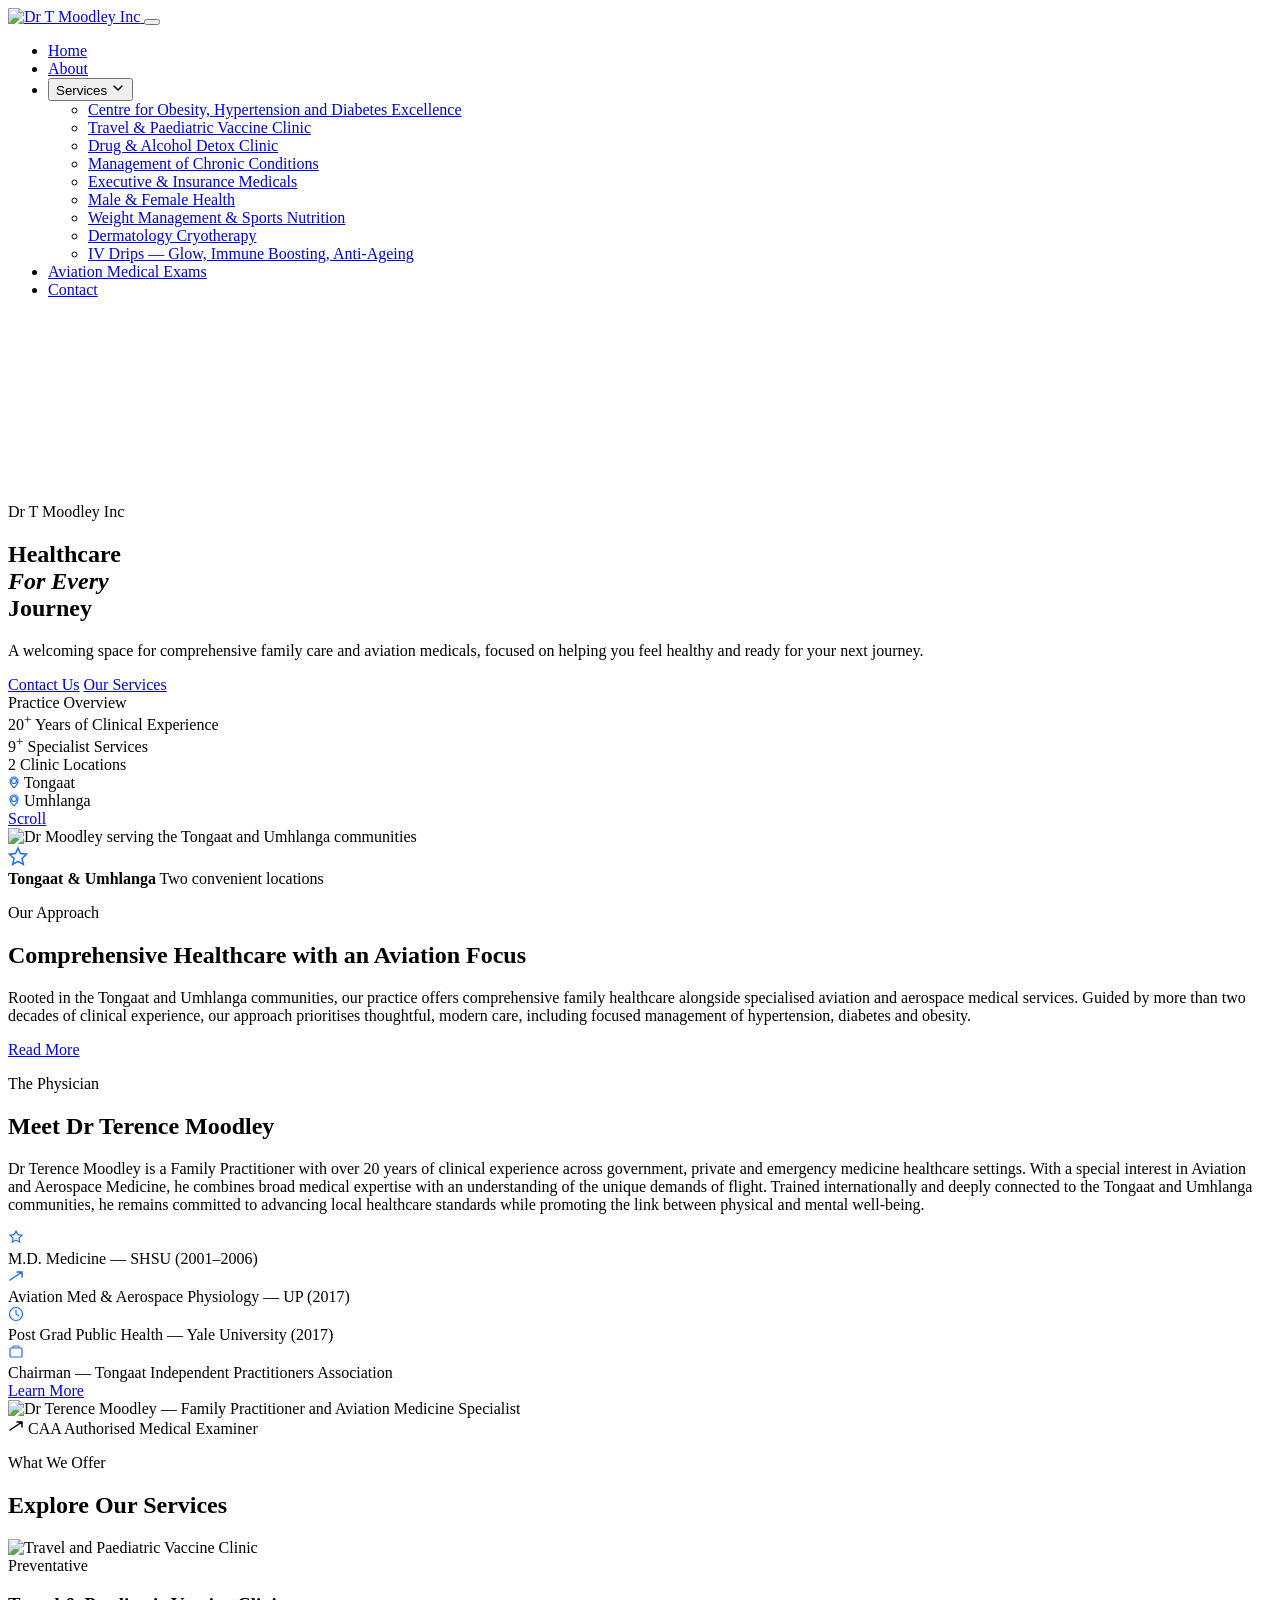
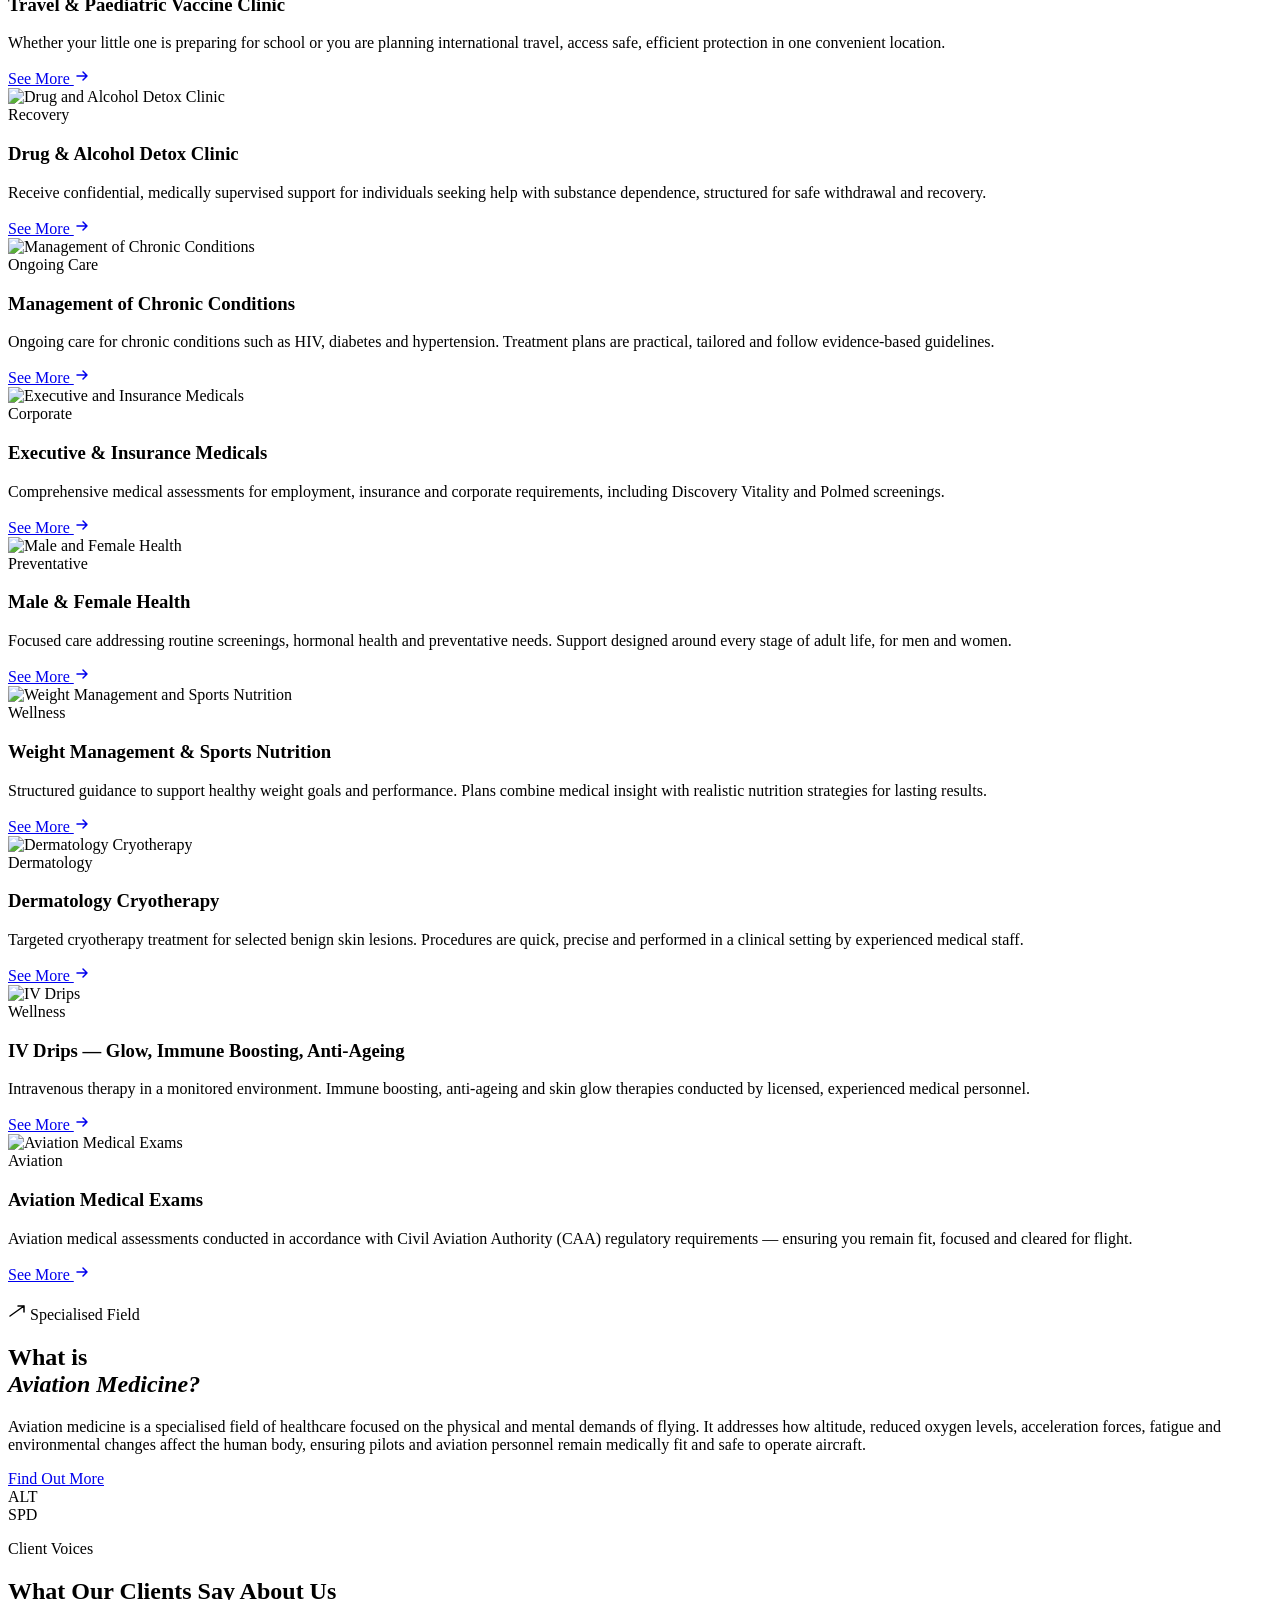
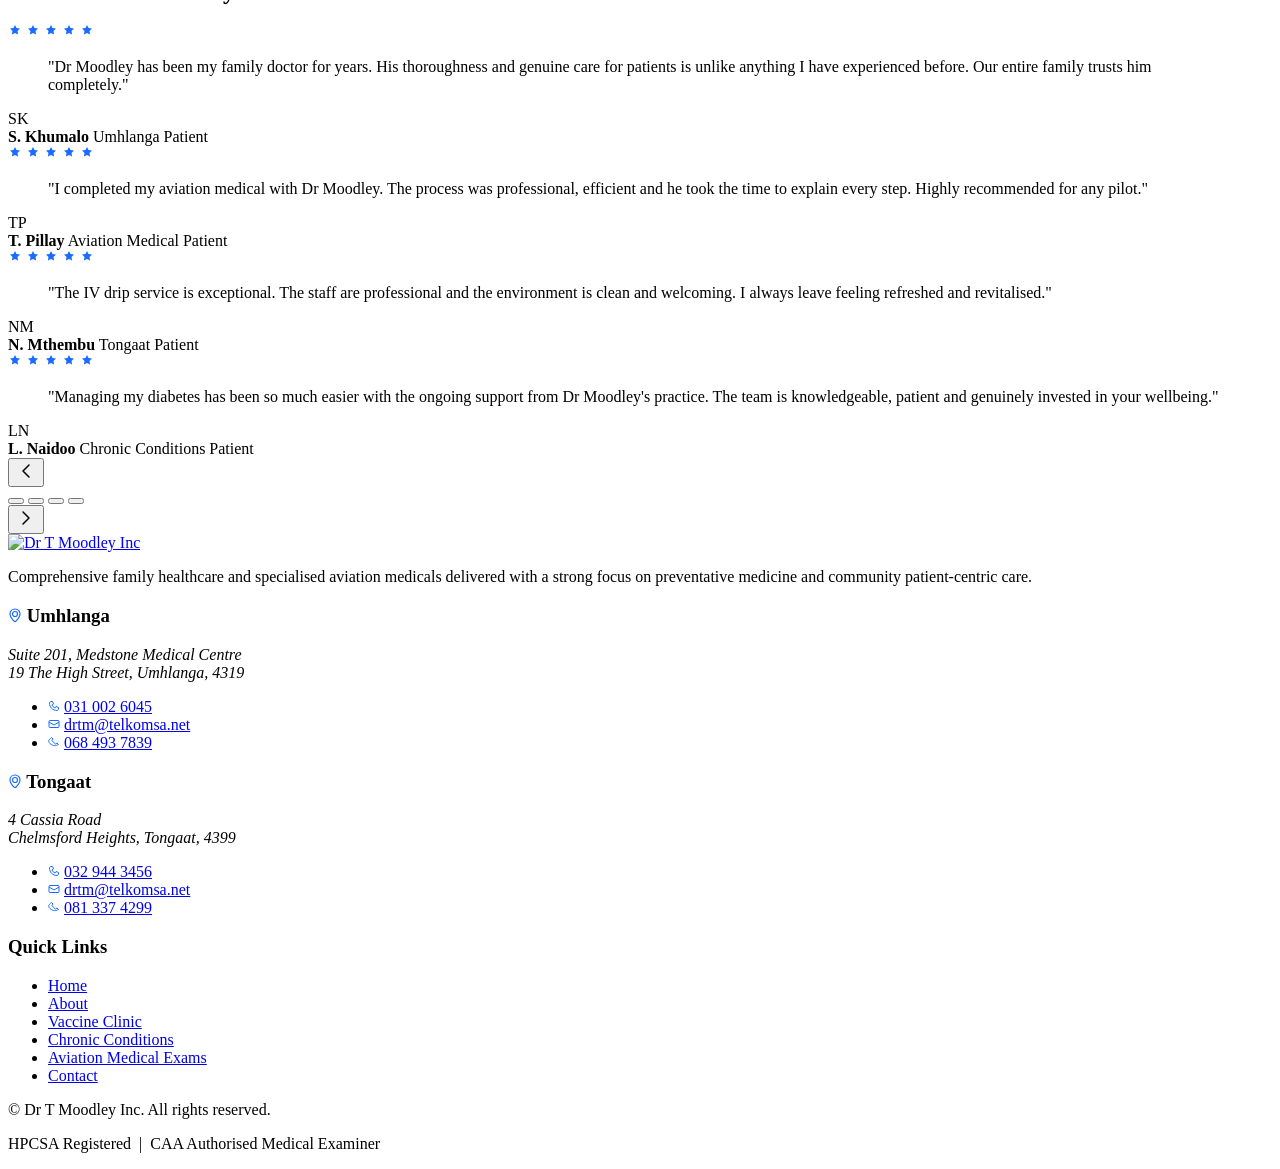
==== index.html @ 2ba39a1d "publihsing to git" ====
<!DOCTYPE html>
<html lang="en">
<head>
  <meta charset="UTF-8">
  <meta name="viewport" content="width=device-width, initial-scale=1.0">
  <title>Dr T Moodley Inc — Healthcare For Every Journey</title>
  <meta name="description" content="Comprehensive family healthcare and specialised aviation medicals in Tongaat and Umhlanga, guided by over 20 years of clinical experience.">
  <link rel="preconnect" href="https://fonts.googleapis.com">
  <link rel="preconnect" href="https://fonts.gstatic.com" crossorigin>
  <link href="https://fonts.googleapis.com/css2?family=Hanken+Grotesk:ital,wght@0,100..900;1,100..900&display=swap" rel="stylesheet">
  <link rel="stylesheet" href="assets/style.css">
</head>
<body>

  <!-- ═══════════════════════ NAVIGATION ═══════════════════════════ -->
  <nav class="nav" id="nav">
    <div class="nav__inner">
      <a href="/" class="nav__logo" aria-label="Dr T Moodley Inc Home">
        <img src="assets/logo-light.png" alt="Dr T Moodley Inc" class="nav__logo-img">
      </a>

      <button class="nav__toggle" id="navToggle" aria-label="Open navigation" aria-expanded="false">
        <span class="nav__toggle-bar"></span>
        <span class="nav__toggle-bar"></span>
        <span class="nav__toggle-bar"></span>
      </button>

      <div class="nav__menu" id="navMenu">
        <ul class="nav__list">
          <li class="nav__item">
            <a href="/" class="nav__link nav__link--active">Home</a>
          </li>
          <li class="nav__item">
            <a href="/about" class="nav__link">About</a>
          </li>
          <li class="nav__item nav__item--has-dropdown">
            <button class="nav__link nav__link--dropdown-trigger" aria-haspopup="true" aria-expanded="false">
              Services
              <svg class="nav__chevron" width="14" height="14" viewBox="0 0 14 14" fill="none">
                <path d="M3 5l4 4 4-4" stroke="currentColor" stroke-width="1.5" stroke-linecap="round" stroke-linejoin="round"/>
              </svg>
            </button>
            <ul class="nav__dropdown" role="menu">
              <li><a href="/services/obesity-hypertension-diabetes" class="nav__dropdown-link" role="menuitem">Centre for Obesity, Hypertension and Diabetes Excellence</a></li>
              <li><a href="/services/travel-vaccine-clinic" class="nav__dropdown-link" role="menuitem">Travel &amp; Paediatric Vaccine Clinic</a></li>
              <li><a href="/services/drug-alcohol-detox" class="nav__dropdown-link" role="menuitem">Drug &amp; Alcohol Detox Clinic</a></li>
              <li><a href="/services/chronic-conditions" class="nav__dropdown-link" role="menuitem">Management of Chronic Conditions</a></li>
              <li><a href="/services/executive-insurance-medicals" class="nav__dropdown-link" role="menuitem">Executive &amp; Insurance Medicals</a></li>
              <li><a href="/services/male-female-health" class="nav__dropdown-link" role="menuitem">Male &amp; Female Health</a></li>
              <li><a href="/services/weight-management" class="nav__dropdown-link" role="menuitem">Weight Management &amp; Sports Nutrition</a></li>
              <li><a href="/services/dermatology-cryotherapy" class="nav__dropdown-link" role="menuitem">Dermatology Cryotherapy</a></li>
              <li><a href="/services/iv-drips" class="nav__dropdown-link" role="menuitem">IV Drips — Glow, Immune Boosting, Anti-Ageing</a></li>
            </ul>
          </li>
          <li class="nav__item">
            <a href="/aviation-medical-exams" class="nav__link">Aviation Medical Exams</a>
          </li>
          <li class="nav__item">
            <a href="/contact" class="nav__link">Contact</a>
          </li>
        </ul>
      </div>
    </div>
  </nav>

  <!-- ═══════════════════════ HERO ════════════════════════════════ -->
  <section class="hero" id="home">
    <canvas class="hero__canvas" id="heroCanvas" aria-hidden="true"></canvas>
    <div class="hero__bg">
      <img src="assets/hero.jpg" alt="" class="hero__bg-img" aria-hidden="true">
      <div class="hero__bg-overlay"></div>
    </div>

    <div class="hero__content">
      <div class="hero__text">
        <p class="hero__eyebrow">
          <span class="hero__eyebrow-line"></span>
          Dr T Moodley Inc
        </p>
        <h1 class="hero__title">
          Healthcare<br>
          <em>For Every</em><br>
          Journey
        </h1>
        <p class="hero__desc">
          A welcoming space for comprehensive family care and aviation medicals, focused on helping you feel healthy and ready for your next journey.
        </p>
        <div class="hero__actions">
          <a href="/contact" class="btn btn--primary">Contact Us</a>
          <a href="#services" class="btn btn--ghost">Our Services</a>
        </div>
      </div>

      <div class="hero__panel" aria-hidden="true">
        <div class="hero__panel-header">
          <div class="hero__panel-dot hero__panel-dot--green"></div>
          <div class="hero__panel-dot hero__panel-dot--amber"></div>
          <div class="hero__panel-dot hero__panel-dot--red"></div>
          <span>Practice Overview</span>
        </div>
        <div class="hero__stats">
          <div class="hero__stat">
            <span class="hero__stat-num">20<sup>+</sup></span>
            <span class="hero__stat-label">Years of Clinical Experience</span>
          </div>
          <div class="hero__stat-divider"></div>
          <div class="hero__stat">
            <span class="hero__stat-num">9<sup>+</sup></span>
            <span class="hero__stat-label">Specialist Services</span>
          </div>
          <div class="hero__stat-divider"></div>
          <div class="hero__stat">
            <span class="hero__stat-num">2</span>
            <span class="hero__stat-label">Clinic Locations</span>
          </div>
        </div>
        <div class="hero__locations">
          <div class="hero__location">
            <svg width="12" height="12" viewBox="0 0 12 12" fill="none"><circle cx="6" cy="5" r="2.5" stroke="#1a6bff" stroke-width="1.2"/><path d="M6 1C3.8 1 2 2.8 2 5c0 3 4 7 4 7s4-4 4-7c0-2.2-1.8-4-4-4z" stroke="#1a6bff" stroke-width="1.2" fill="none"/></svg>
            Tongaat
          </div>
          <div class="hero__location">
            <svg width="12" height="12" viewBox="0 0 12 12" fill="none"><circle cx="6" cy="5" r="2.5" stroke="#1a6bff" stroke-width="1.2"/><path d="M6 1C3.8 1 2 2.8 2 5c0 3 4 7 4 7s4-4 4-7c0-2.2-1.8-4-4-4z" stroke="#1a6bff" stroke-width="1.2" fill="none"/></svg>
            Umhlanga
          </div>
        </div>
      </div>
    </div>

    <a href="#comprehensive" class="hero__scroll" aria-label="Scroll down">
      <span class="hero__scroll-label">Scroll</span>
      <div class="hero__scroll-icon">
        <div class="hero__scroll-dot"></div>
      </div>
    </a>
  </section>

  <!-- ═══════════════════════ COMPREHENSIVE HEALTHCARE ════════════ -->
  <section class="comprehensive" id="comprehensive">
    <div class="comprehensive__image-col">
      <div class="comprehensive__img-wrap">
        <img src="assets/community-healthcare.jpg" alt="Dr Moodley serving the Tongaat and Umhlanga communities" class="comprehensive__img">
        <div class="comprehensive__img-accent"></div>
      </div>
      <div class="comprehensive__badge">
        <svg width="20" height="20" viewBox="0 0 20 20" fill="none">
          <path d="M10 2L12.4 7.6L18.5 8.2L14 12.4L15.4 18.4L10 15.3L4.6 18.4L6 12.4L1.5 8.2L7.6 7.6L10 2Z" stroke="#1a6bff" stroke-width="1.5" fill="none"/>
        </svg>
        <div>
          <strong>Tongaat &amp; Umhlanga</strong>
          <span>Two convenient locations</span>
        </div>
      </div>
    </div>

    <div class="comprehensive__text-col">
      <p class="section-eyebrow">Our Approach</p>
      <h2 class="section-title">Comprehensive Healthcare with an Aviation Focus</h2>
      <p class="section-body">
        Rooted in the Tongaat and Umhlanga communities, our practice offers comprehensive family healthcare alongside specialised aviation and aerospace medical services. Guided by more than two decades of clinical experience, our approach prioritises thoughtful, modern care, including focused management of hypertension, diabetes and obesity.
      </p>
      <a href="/about" class="btn btn--primary">Read More</a>
    </div>
  </section>

  <!-- ═══════════════════════ MEET DR MOODLEY ══════════════════════ -->
  <section class="meet-doctor">
    <div class="meet-doctor__grid">
      <div class="meet-doctor__text">
        <p class="section-eyebrow">The Physician</p>
        <h2 class="section-title">Meet Dr Terence Moodley</h2>
        <p class="section-body">
          Dr Terence Moodley is a Family Practitioner with over 20 years of clinical experience across government, private and emergency medicine healthcare settings. With a special interest in Aviation and Aerospace Medicine, he combines broad medical expertise with an understanding of the unique demands of flight. Trained internationally and deeply connected to the Tongaat and Umhlanga communities, he remains committed to advancing local healthcare standards while promoting the link between physical and mental well-being.
        </p>

        <div class="meet-doctor__creds">
          <div class="meet-doctor__cred">
            <div class="meet-doctor__cred-icon">
              <svg width="16" height="16" viewBox="0 0 16 16" fill="none"><path d="M8 1l1.8 3.6L14 5.2l-3 2.9.7 4.1L8 10.1l-3.7 2.1L5 8.1 2 5.2l4.2-.6L8 1z" stroke="#1a6bff" stroke-width="1.2" fill="none"/></svg>
            </div>
            <span>M.D. Medicine — SHSU (2001–2006)</span>
          </div>
          <div class="meet-doctor__cred">
            <div class="meet-doctor__cred-icon">
              <svg width="16" height="16" viewBox="0 0 16 16" fill="none"><path d="M2 12L14 4M14 4H9M14 4V9" stroke="#1a6bff" stroke-width="1.5" stroke-linecap="round" stroke-linejoin="round"/></svg>
            </div>
            <span>Aviation Med &amp; Aerospace Physiology — UP (2017)</span>
          </div>
          <div class="meet-doctor__cred">
            <div class="meet-doctor__cred-icon">
              <svg width="16" height="16" viewBox="0 0 16 16" fill="none"><circle cx="8" cy="8" r="6.5" stroke="#1a6bff" stroke-width="1.2"/><path d="M8 4v4l3 2" stroke="#1a6bff" stroke-width="1.2" stroke-linecap="round"/></svg>
            </div>
            <span>Post Grad Public Health — Yale University (2017)</span>
          </div>
          <div class="meet-doctor__cred">
            <div class="meet-doctor__cred-icon">
              <svg width="16" height="16" viewBox="0 0 16 16" fill="none"><rect x="2" y="4" width="12" height="9" rx="1" stroke="#1a6bff" stroke-width="1.2"/><path d="M5 4V3a1 1 0 011-1h4a1 1 0 011 1v1" stroke="#1a6bff" stroke-width="1.2"/></svg>
            </div>
            <span>Chairman — Tongaat Independent Practitioners Association</span>
          </div>
        </div>

        <a href="/about" class="btn btn--primary">Learn More</a>
      </div>

      <div class="meet-doctor__image">
        <div class="meet-doctor__img-frame">
          <img src="assets/dr-moodley.jpg" alt="Dr Terence Moodley — Family Practitioner and Aviation Medicine Specialist" class="meet-doctor__img">
          <div class="meet-doctor__img-glow"></div>
        </div>
        <div class="meet-doctor__tag">
          <svg width="16" height="16" viewBox="0 0 16 16" fill="none"><path d="M2 12L14 4M14 4H9M14 4V9" stroke="currentColor" stroke-width="1.5" stroke-linecap="round"/></svg>
          CAA Authorised Medical Examiner
        </div>
      </div>
    </div>
  </section>

  <!-- ═══════════════════════ SERVICES ════════════════════════════ -->
  <section class="services" id="services">
    <div class="services__header">
      <p class="section-eyebrow section-eyebrow--center">What We Offer</p>
      <h2 class="section-title section-title--center">Explore Our Services</h2>
    </div>

    <div class="services__grid">

      <article class="service-card">
        <div class="service-card__media">
          <img src="assets/vaccine-clinic.jpg" alt="Travel and Paediatric Vaccine Clinic" loading="lazy">
          <div class="service-card__media-overlay"></div>
          <span class="service-card__tag">Preventative</span>
        </div>
        <div class="service-card__body">
          <h3 class="service-card__title">Travel &amp; Paediatric Vaccine Clinic</h3>
          <p class="service-card__text">Whether your little one is preparing for school or you are planning international travel, access safe, efficient protection in one convenient location.</p>
          <a href="/services/travel-vaccine-clinic" class="service-card__link">
            See More
            <svg width="16" height="16" viewBox="0 0 16 16" fill="none"><path d="M3 8h10M9 4l4 4-4 4" stroke="currentColor" stroke-width="1.5" stroke-linecap="round" stroke-linejoin="round"/></svg>
          </a>
        </div>
      </article>

      <article class="service-card">
        <div class="service-card__media">
          <img src="assets/detox-clinic.jpg" alt="Drug and Alcohol Detox Clinic" loading="lazy">
          <div class="service-card__media-overlay"></div>
          <span class="service-card__tag">Recovery</span>
        </div>
        <div class="service-card__body">
          <h3 class="service-card__title">Drug &amp; Alcohol Detox Clinic</h3>
          <p class="service-card__text">Receive confidential, medically supervised support for individuals seeking help with substance dependence, structured for safe withdrawal and recovery.</p>
          <a href="/services/drug-alcohol-detox" class="service-card__link">
            See More
            <svg width="16" height="16" viewBox="0 0 16 16" fill="none"><path d="M3 8h10M9 4l4 4-4 4" stroke="currentColor" stroke-width="1.5" stroke-linecap="round" stroke-linejoin="round"/></svg>
          </a>
        </div>
      </article>

      <article class="service-card">
        <div class="service-card__media">
          <img src="assets/chronic-conditions.jpg" alt="Management of Chronic Conditions" loading="lazy">
          <div class="service-card__media-overlay"></div>
          <span class="service-card__tag">Ongoing Care</span>
        </div>
        <div class="service-card__body">
          <h3 class="service-card__title">Management of Chronic Conditions</h3>
          <p class="service-card__text">Ongoing care for chronic conditions such as HIV, diabetes and hypertension. Treatment plans are practical, tailored and follow evidence-based guidelines.</p>
          <a href="/services/chronic-conditions" class="service-card__link">
            See More
            <svg width="16" height="16" viewBox="0 0 16 16" fill="none"><path d="M3 8h10M9 4l4 4-4 4" stroke="currentColor" stroke-width="1.5" stroke-linecap="round" stroke-linejoin="round"/></svg>
          </a>
        </div>
      </article>

      <article class="service-card">
        <div class="service-card__media">
          <img src="assets/executive-medical.jpg" alt="Executive and Insurance Medicals" loading="lazy">
          <div class="service-card__media-overlay"></div>
          <span class="service-card__tag">Corporate</span>
        </div>
        <div class="service-card__body">
          <h3 class="service-card__title">Executive &amp; Insurance Medicals</h3>
          <p class="service-card__text">Comprehensive medical assessments for employment, insurance and corporate requirements, including Discovery Vitality and Polmed screenings.</p>
          <a href="/services/executive-insurance-medicals" class="service-card__link">
            See More
            <svg width="16" height="16" viewBox="0 0 16 16" fill="none"><path d="M3 8h10M9 4l4 4-4 4" stroke="currentColor" stroke-width="1.5" stroke-linecap="round" stroke-linejoin="round"/></svg>
          </a>
        </div>
      </article>

      <article class="service-card">
        <div class="service-card__media">
          <img src="assets/health-screening.jpg" alt="Male and Female Health" loading="lazy">
          <div class="service-card__media-overlay"></div>
          <span class="service-card__tag">Preventative</span>
        </div>
        <div class="service-card__body">
          <h3 class="service-card__title">Male &amp; Female Health</h3>
          <p class="service-card__text">Focused care addressing routine screenings, hormonal health and preventative needs. Support designed around every stage of adult life, for men and women.</p>
          <a href="/services/male-female-health" class="service-card__link">
            See More
            <svg width="16" height="16" viewBox="0 0 16 16" fill="none"><path d="M3 8h10M9 4l4 4-4 4" stroke="currentColor" stroke-width="1.5" stroke-linecap="round" stroke-linejoin="round"/></svg>
          </a>
        </div>
      </article>

      <article class="service-card">
        <div class="service-card__media">
          <img src="assets/weight-management.jpg" alt="Weight Management and Sports Nutrition" loading="lazy">
          <div class="service-card__media-overlay"></div>
          <span class="service-card__tag">Wellness</span>
        </div>
        <div class="service-card__body">
          <h3 class="service-card__title">Weight Management &amp; Sports Nutrition</h3>
          <p class="service-card__text">Structured guidance to support healthy weight goals and performance. Plans combine medical insight with realistic nutrition strategies for lasting results.</p>
          <a href="/services/weight-management" class="service-card__link">
            See More
            <svg width="16" height="16" viewBox="0 0 16 16" fill="none"><path d="M3 8h10M9 4l4 4-4 4" stroke="currentColor" stroke-width="1.5" stroke-linecap="round" stroke-linejoin="round"/></svg>
          </a>
        </div>
      </article>

      <article class="service-card">
        <div class="service-card__media">
          <img src="assets/dermatology.jpg" alt="Dermatology Cryotherapy" loading="lazy">
          <div class="service-card__media-overlay"></div>
          <span class="service-card__tag">Dermatology</span>
        </div>
        <div class="service-card__body">
          <h3 class="service-card__title">Dermatology Cryotherapy</h3>
          <p class="service-card__text">Targeted cryotherapy treatment for selected benign skin lesions. Procedures are quick, precise and performed in a clinical setting by experienced medical staff.</p>
          <a href="/services/dermatology-cryotherapy" class="service-card__link">
            See More
            <svg width="16" height="16" viewBox="0 0 16 16" fill="none"><path d="M3 8h10M9 4l4 4-4 4" stroke="currentColor" stroke-width="1.5" stroke-linecap="round" stroke-linejoin="round"/></svg>
          </a>
        </div>
      </article>

      <article class="service-card">
        <div class="service-card__media">
          <img src="assets/iv-drip.jpg" alt="IV Drips" loading="lazy">
          <div class="service-card__media-overlay"></div>
          <span class="service-card__tag">Wellness</span>
        </div>
        <div class="service-card__body">
          <h3 class="service-card__title">IV Drips — Glow, Immune Boosting, Anti-Ageing</h3>
          <p class="service-card__text">Intravenous therapy in a monitored environment. Immune boosting, anti-ageing and skin glow therapies conducted by licensed, experienced medical personnel.</p>
          <a href="/services/iv-drips" class="service-card__link">
            See More
            <svg width="16" height="16" viewBox="0 0 16 16" fill="none"><path d="M3 8h10M9 4l4 4-4 4" stroke="currentColor" stroke-width="1.5" stroke-linecap="round" stroke-linejoin="round"/></svg>
          </a>
        </div>
      </article>

      <article class="service-card service-card--featured">
        <div class="service-card__media">
          <img src="assets/aviation-exam.jpg" alt="Aviation Medical Exams" loading="lazy">
          <div class="service-card__media-overlay"></div>
          <span class="service-card__tag">Aviation</span>
        </div>
        <div class="service-card__body">
          <h3 class="service-card__title">Aviation Medical Exams</h3>
          <p class="service-card__text">Aviation medical assessments conducted in accordance with Civil Aviation Authority (CAA) regulatory requirements — ensuring you remain fit, focused and cleared for flight.</p>
          <a href="/aviation-medical-exams" class="service-card__link">
            See More
            <svg width="16" height="16" viewBox="0 0 16 16" fill="none"><path d="M3 8h10M9 4l4 4-4 4" stroke="currentColor" stroke-width="1.5" stroke-linecap="round" stroke-linejoin="round"/></svg>
          </a>
        </div>
      </article>

    </div>
  </section>

  <!-- ═══════════════════════ AVIATION MEDICINE ════════════════════ -->
  <section class="aviation">
    <div class="aviation__bg">
      <img src="assets/aviation-medicine.jpg" alt="" class="aviation__bg-img" aria-hidden="true">
      <div class="aviation__bg-overlay"></div>
    </div>
    <div class="aviation__grid-lines" aria-hidden="true"></div>

    <div class="aviation__content">
      <div class="aviation__badge">
        <svg width="18" height="18" viewBox="0 0 18 18" fill="none"><path d="M2 14L16 4M16 4H10M16 4V10" stroke="currentColor" stroke-width="1.5" stroke-linecap="round" stroke-linejoin="round"/></svg>
        Specialised Field
      </div>
      <h2 class="aviation__title">What is<br><em>Aviation Medicine?</em></h2>
      <p class="aviation__body">
        Aviation medicine is a specialised field of healthcare focused on the physical and mental demands of flying. It addresses how altitude, reduced oxygen levels, acceleration forces, fatigue and environmental changes affect the human body, ensuring pilots and aviation personnel remain medically fit and safe to operate aircraft.
      </p>
      <a href="/aviation-medical-exams" class="btn btn--primary">Find Out More</a>
    </div>

    <div class="aviation__instruments" aria-hidden="true">
      <div class="aviation__dial">
        <div class="aviation__dial-ring"></div>
        <div class="aviation__dial-needle"></div>
        <span>ALT</span>
      </div>
      <div class="aviation__dial aviation__dial--sm">
        <div class="aviation__dial-ring"></div>
        <div class="aviation__dial-needle aviation__dial-needle--alt"></div>
        <span>SPD</span>
      </div>
    </div>
  </section>

  <!-- ═══════════════════════ TESTIMONIALS ═════════════════════════ -->
  <section class="testimonials">
    <div class="testimonials__inner">
      <div class="testimonials__header">
        <p class="section-eyebrow section-eyebrow--center">Client Voices</p>
        <h2 class="section-title section-title--center">What Our Clients Say About Us</h2>
      </div>

      <div class="testimonials__track-wrap" aria-live="polite">
        <div class="testimonials__track" id="testimonialsTrack">
          <div class="testimonial-card">
            <div class="testimonial-card__stars">
              <svg width="14" height="14" viewBox="0 0 14 14" fill="#1a6bff"><path d="M7 1l1.5 3 3.5.5-2.5 2.5.6 3.5L7 9l-3.1 1.5.6-3.5L2 4.5l3.5-.5L7 1z"/></svg>
              <svg width="14" height="14" viewBox="0 0 14 14" fill="#1a6bff"><path d="M7 1l1.5 3 3.5.5-2.5 2.5.6 3.5L7 9l-3.1 1.5.6-3.5L2 4.5l3.5-.5L7 1z"/></svg>
              <svg width="14" height="14" viewBox="0 0 14 14" fill="#1a6bff"><path d="M7 1l1.5 3 3.5.5-2.5 2.5.6 3.5L7 9l-3.1 1.5.6-3.5L2 4.5l3.5-.5L7 1z"/></svg>
              <svg width="14" height="14" viewBox="0 0 14 14" fill="#1a6bff"><path d="M7 1l1.5 3 3.5.5-2.5 2.5.6 3.5L7 9l-3.1 1.5.6-3.5L2 4.5l3.5-.5L7 1z"/></svg>
              <svg width="14" height="14" viewBox="0 0 14 14" fill="#1a6bff"><path d="M7 1l1.5 3 3.5.5-2.5 2.5.6 3.5L7 9l-3.1 1.5.6-3.5L2 4.5l3.5-.5L7 1z"/></svg>
            </div>
            <blockquote class="testimonial-card__quote">
              "Dr Moodley has been my family doctor for years. His thoroughness and genuine care for patients is unlike anything I have experienced before. Our entire family trusts him completely."
            </blockquote>
            <div class="testimonial-card__author">
              <div class="testimonial-card__avatar" aria-hidden="true">SK</div>
              <div class="testimonial-card__info">
                <strong>S. Khumalo</strong>
                <span>Umhlanga Patient</span>
              </div>
            </div>
          </div>

          <div class="testimonial-card">
            <div class="testimonial-card__stars">
              <svg width="14" height="14" viewBox="0 0 14 14" fill="#1a6bff"><path d="M7 1l1.5 3 3.5.5-2.5 2.5.6 3.5L7 9l-3.1 1.5.6-3.5L2 4.5l3.5-.5L7 1z"/></svg>
              <svg width="14" height="14" viewBox="0 0 14 14" fill="#1a6bff"><path d="M7 1l1.5 3 3.5.5-2.5 2.5.6 3.5L7 9l-3.1 1.5.6-3.5L2 4.5l3.5-.5L7 1z"/></svg>
              <svg width="14" height="14" viewBox="0 0 14 14" fill="#1a6bff"><path d="M7 1l1.5 3 3.5.5-2.5 2.5.6 3.5L7 9l-3.1 1.5.6-3.5L2 4.5l3.5-.5L7 1z"/></svg>
              <svg width="14" height="14" viewBox="0 0 14 14" fill="#1a6bff"><path d="M7 1l1.5 3 3.5.5-2.5 2.5.6 3.5L7 9l-3.1 1.5.6-3.5L2 4.5l3.5-.5L7 1z"/></svg>
              <svg width="14" height="14" viewBox="0 0 14 14" fill="#1a6bff"><path d="M7 1l1.5 3 3.5.5-2.5 2.5.6 3.5L7 9l-3.1 1.5.6-3.5L2 4.5l3.5-.5L7 1z"/></svg>
            </div>
            <blockquote class="testimonial-card__quote">
              "I completed my aviation medical with Dr Moodley. The process was professional, efficient and he took the time to explain every step. Highly recommended for any pilot."
            </blockquote>
            <div class="testimonial-card__author">
              <div class="testimonial-card__avatar" aria-hidden="true">TP</div>
              <div class="testimonial-card__info">
                <strong>T. Pillay</strong>
                <span>Aviation Medical Patient</span>
              </div>
            </div>
          </div>

          <div class="testimonial-card">
            <div class="testimonial-card__stars">
              <svg width="14" height="14" viewBox="0 0 14 14" fill="#1a6bff"><path d="M7 1l1.5 3 3.5.5-2.5 2.5.6 3.5L7 9l-3.1 1.5.6-3.5L2 4.5l3.5-.5L7 1z"/></svg>
              <svg width="14" height="14" viewBox="0 0 14 14" fill="#1a6bff"><path d="M7 1l1.5 3 3.5.5-2.5 2.5.6 3.5L7 9l-3.1 1.5.6-3.5L2 4.5l3.5-.5L7 1z"/></svg>
              <svg width="14" height="14" viewBox="0 0 14 14" fill="#1a6bff"><path d="M7 1l1.5 3 3.5.5-2.5 2.5.6 3.5L7 9l-3.1 1.5.6-3.5L2 4.5l3.5-.5L7 1z"/></svg>
              <svg width="14" height="14" viewBox="0 0 14 14" fill="#1a6bff"><path d="M7 1l1.5 3 3.5.5-2.5 2.5.6 3.5L7 9l-3.1 1.5.6-3.5L2 4.5l3.5-.5L7 1z"/></svg>
              <svg width="14" height="14" viewBox="0 0 14 14" fill="#1a6bff"><path d="M7 1l1.5 3 3.5.5-2.5 2.5.6 3.5L7 9l-3.1 1.5.6-3.5L2 4.5l3.5-.5L7 1z"/></svg>
            </div>
            <blockquote class="testimonial-card__quote">
              "The IV drip service is exceptional. The staff are professional and the environment is clean and welcoming. I always leave feeling refreshed and revitalised."
            </blockquote>
            <div class="testimonial-card__author">
              <div class="testimonial-card__avatar" aria-hidden="true">NM</div>
              <div class="testimonial-card__info">
                <strong>N. Mthembu</strong>
                <span>Tongaat Patient</span>
              </div>
            </div>
          </div>

          <div class="testimonial-card">
            <div class="testimonial-card__stars">
              <svg width="14" height="14" viewBox="0 0 14 14" fill="#1a6bff"><path d="M7 1l1.5 3 3.5.5-2.5 2.5.6 3.5L7 9l-3.1 1.5.6-3.5L2 4.5l3.5-.5L7 1z"/></svg>
              <svg width="14" height="14" viewBox="0 0 14 14" fill="#1a6bff"><path d="M7 1l1.5 3 3.5.5-2.5 2.5.6 3.5L7 9l-3.1 1.5.6-3.5L2 4.5l3.5-.5L7 1z"/></svg>
              <svg width="14" height="14" viewBox="0 0 14 14" fill="#1a6bff"><path d="M7 1l1.5 3 3.5.5-2.5 2.5.6 3.5L7 9l-3.1 1.5.6-3.5L2 4.5l3.5-.5L7 1z"/></svg>
              <svg width="14" height="14" viewBox="0 0 14 14" fill="#1a6bff"><path d="M7 1l1.5 3 3.5.5-2.5 2.5.6 3.5L7 9l-3.1 1.5.6-3.5L2 4.5l3.5-.5L7 1z"/></svg>
              <svg width="14" height="14" viewBox="0 0 14 14" fill="#1a6bff"><path d="M7 1l1.5 3 3.5.5-2.5 2.5.6 3.5L7 9l-3.1 1.5.6-3.5L2 4.5l3.5-.5L7 1z"/></svg>
            </div>
            <blockquote class="testimonial-card__quote">
              "Managing my diabetes has been so much easier with the ongoing support from Dr Moodley's practice. The team is knowledgeable, patient and genuinely invested in your wellbeing."
            </blockquote>
            <div class="testimonial-card__author">
              <div class="testimonial-card__avatar" aria-hidden="true">LN</div>
              <div class="testimonial-card__info">
                <strong>L. Naidoo</strong>
                <span>Chronic Conditions Patient</span>
              </div>
            </div>
          </div>
        </div>
      </div>

      <div class="testimonials__controls">
        <button class="testimonials__btn testimonials__btn--prev" id="testimonialPrev" aria-label="Previous testimonial">
          <svg width="20" height="20" viewBox="0 0 20 20" fill="none"><path d="M13 4l-6 6 6 6" stroke="currentColor" stroke-width="1.5" stroke-linecap="round" stroke-linejoin="round"/></svg>
        </button>
        <div class="testimonials__dots" id="testimonialDots" role="tablist" aria-label="Testimonial navigation">
          <button class="testimonials__dot testimonials__dot--active" role="tab" aria-selected="true" aria-label="Testimonial 1"></button>
          <button class="testimonials__dot" role="tab" aria-selected="false" aria-label="Testimonial 2"></button>
          <button class="testimonials__dot" role="tab" aria-selected="false" aria-label="Testimonial 3"></button>
          <button class="testimonials__dot" role="tab" aria-selected="false" aria-label="Testimonial 4"></button>
        </div>
        <button class="testimonials__btn testimonials__btn--next" id="testimonialNext" aria-label="Next testimonial">
          <svg width="20" height="20" viewBox="0 0 20 20" fill="none"><path d="M7 4l6 6-6 6" stroke="currentColor" stroke-width="1.5" stroke-linecap="round" stroke-linejoin="round"/></svg>
        </button>
      </div>
    </div>
  </section>

  <!-- ═══════════════════════ FOOTER ═══════════════════════════════ -->
  <footer class="footer">
    <div class="footer__top">
      <div class="footer__brand">
        <a href="/" class="footer__logo">
          <img src="assets/logo-light.png" alt="Dr T Moodley Inc" class="footer__logo-img">
        </a>
        <p class="footer__tagline">
          Comprehensive family healthcare and specialised aviation medicals delivered with a strong focus on preventative medicine and community patient-centric care.
        </p>
      </div>

      <div class="footer__locations">
        <div class="footer__location">
          <h3 class="footer__location-title">
            <svg width="14" height="14" viewBox="0 0 14 14" fill="none"><circle cx="7" cy="6" r="2.5" stroke="#1a6bff" stroke-width="1.2"/><path d="M7 1C4.2 1 2 3.2 2 6c0 3.5 5 8 5 8s5-4.5 5-8c0-2.8-2.2-5-5-5z" stroke="#1a6bff" stroke-width="1.2" fill="none"/></svg>
            Umhlanga
          </h3>
          <address class="footer__address">
            Suite 201, Medstone Medical Centre<br>
            19 The High Street, Umhlanga, 4319
          </address>
          <ul class="footer__contact-list">
            <li>
              <svg width="12" height="12" viewBox="0 0 12 12" fill="none"><path d="M1.5 3C1.5 2.2 2.2 1.5 3 1.5H4.5L5.5 4 4 5C4.8 6.6 5.4 7.2 7 8l1-1.5 2.5 1V9c0 .8-.7 1.5-1.5 1.5C4.7 10.5 1.5 7.3 1.5 3z" stroke="#1a6bff" stroke-width="1" fill="none"/></svg>
              <a href="tel:0310026045">031 002 6045</a>
            </li>
            <li>
              <svg width="12" height="12" viewBox="0 0 12 12" fill="none"><rect x="1" y="2.5" width="10" height="7" rx="1" stroke="#1a6bff" stroke-width="1"/><path d="M1 4l5 3 5-3" stroke="#1a6bff" stroke-width="1"/></svg>
              <a href="mailto:drtm@telkomsa.net">drtm@telkomsa.net</a>
            </li>
            <li>
              <svg width="12" height="12" viewBox="0 0 12 12" fill="none"><path d="M10 8.5C8.5 9.9 5 10.5 2 7.5S2 3 3.5 1.5l1.5 1.5L4 4.5C5 6 6 7 7.5 8l1.5-1 1.5 1.5z" stroke="#1a6bff" stroke-width="1" fill="none"/></svg>
              <a href="https://wa.me/27684937839">068 493 7839</a>
            </li>
          </ul>
        </div>

        <div class="footer__location">
          <h3 class="footer__location-title">
            <svg width="14" height="14" viewBox="0 0 14 14" fill="none"><circle cx="7" cy="6" r="2.5" stroke="#1a6bff" stroke-width="1.2"/><path d="M7 1C4.2 1 2 3.2 2 6c0 3.5 5 8 5 8s5-4.5 5-8c0-2.8-2.2-5-5-5z" stroke="#1a6bff" stroke-width="1.2" fill="none"/></svg>
            Tongaat
          </h3>
          <address class="footer__address">
            4 Cassia Road<br>
            Chelmsford Heights, Tongaat, 4399
          </address>
          <ul class="footer__contact-list">
            <li>
              <svg width="12" height="12" viewBox="0 0 12 12" fill="none"><path d="M1.5 3C1.5 2.2 2.2 1.5 3 1.5H4.5L5.5 4 4 5C4.8 6.6 5.4 7.2 7 8l1-1.5 2.5 1V9c0 .8-.7 1.5-1.5 1.5C4.7 10.5 1.5 7.3 1.5 3z" stroke="#1a6bff" stroke-width="1" fill="none"/></svg>
              <a href="tel:0329443456">032 944 3456</a>
            </li>
            <li>
              <svg width="12" height="12" viewBox="0 0 12 12" fill="none"><rect x="1" y="2.5" width="10" height="7" rx="1" stroke="#1a6bff" stroke-width="1"/><path d="M1 4l5 3 5-3" stroke="#1a6bff" stroke-width="1"/></svg>
              <a href="mailto:drtm@telkomsa.net">drtm@telkomsa.net</a>
            </li>
            <li>
              <svg width="12" height="12" viewBox="0 0 12 12" fill="none"><path d="M10 8.5C8.5 9.9 5 10.5 2 7.5S2 3 3.5 1.5l1.5 1.5L4 4.5C5 6 6 7 7.5 8l1.5-1 1.5 1.5z" stroke="#1a6bff" stroke-width="1" fill="none"/></svg>
              <a href="https://wa.me/27813374299">081 337 4299</a>
            </li>
          </ul>
        </div>

        <div class="footer__nav-col">
          <h3 class="footer__nav-title">Quick Links</h3>
          <ul class="footer__nav-list">
            <li><a href="/">Home</a></li>
            <li><a href="/about">About</a></li>
            <li><a href="/services/travel-vaccine-clinic">Vaccine Clinic</a></li>
            <li><a href="/services/chronic-conditions">Chronic Conditions</a></li>
            <li><a href="/aviation-medical-exams">Aviation Medical Exams</a></li>
            <li><a href="/contact">Contact</a></li>
          </ul>
        </div>
      </div>
    </div>

    <div class="footer__bottom">
      <p class="footer__copy">&copy; <span id="footerYear"></span> Dr T Moodley Inc. All rights reserved.</p>
      <p class="footer__reg">HPCSA Registered &nbsp;|&nbsp; CAA Authorised Medical Examiner</p>
    </div>
  </footer>

  <script src="assets/main.js"></script>
</body>
</html>
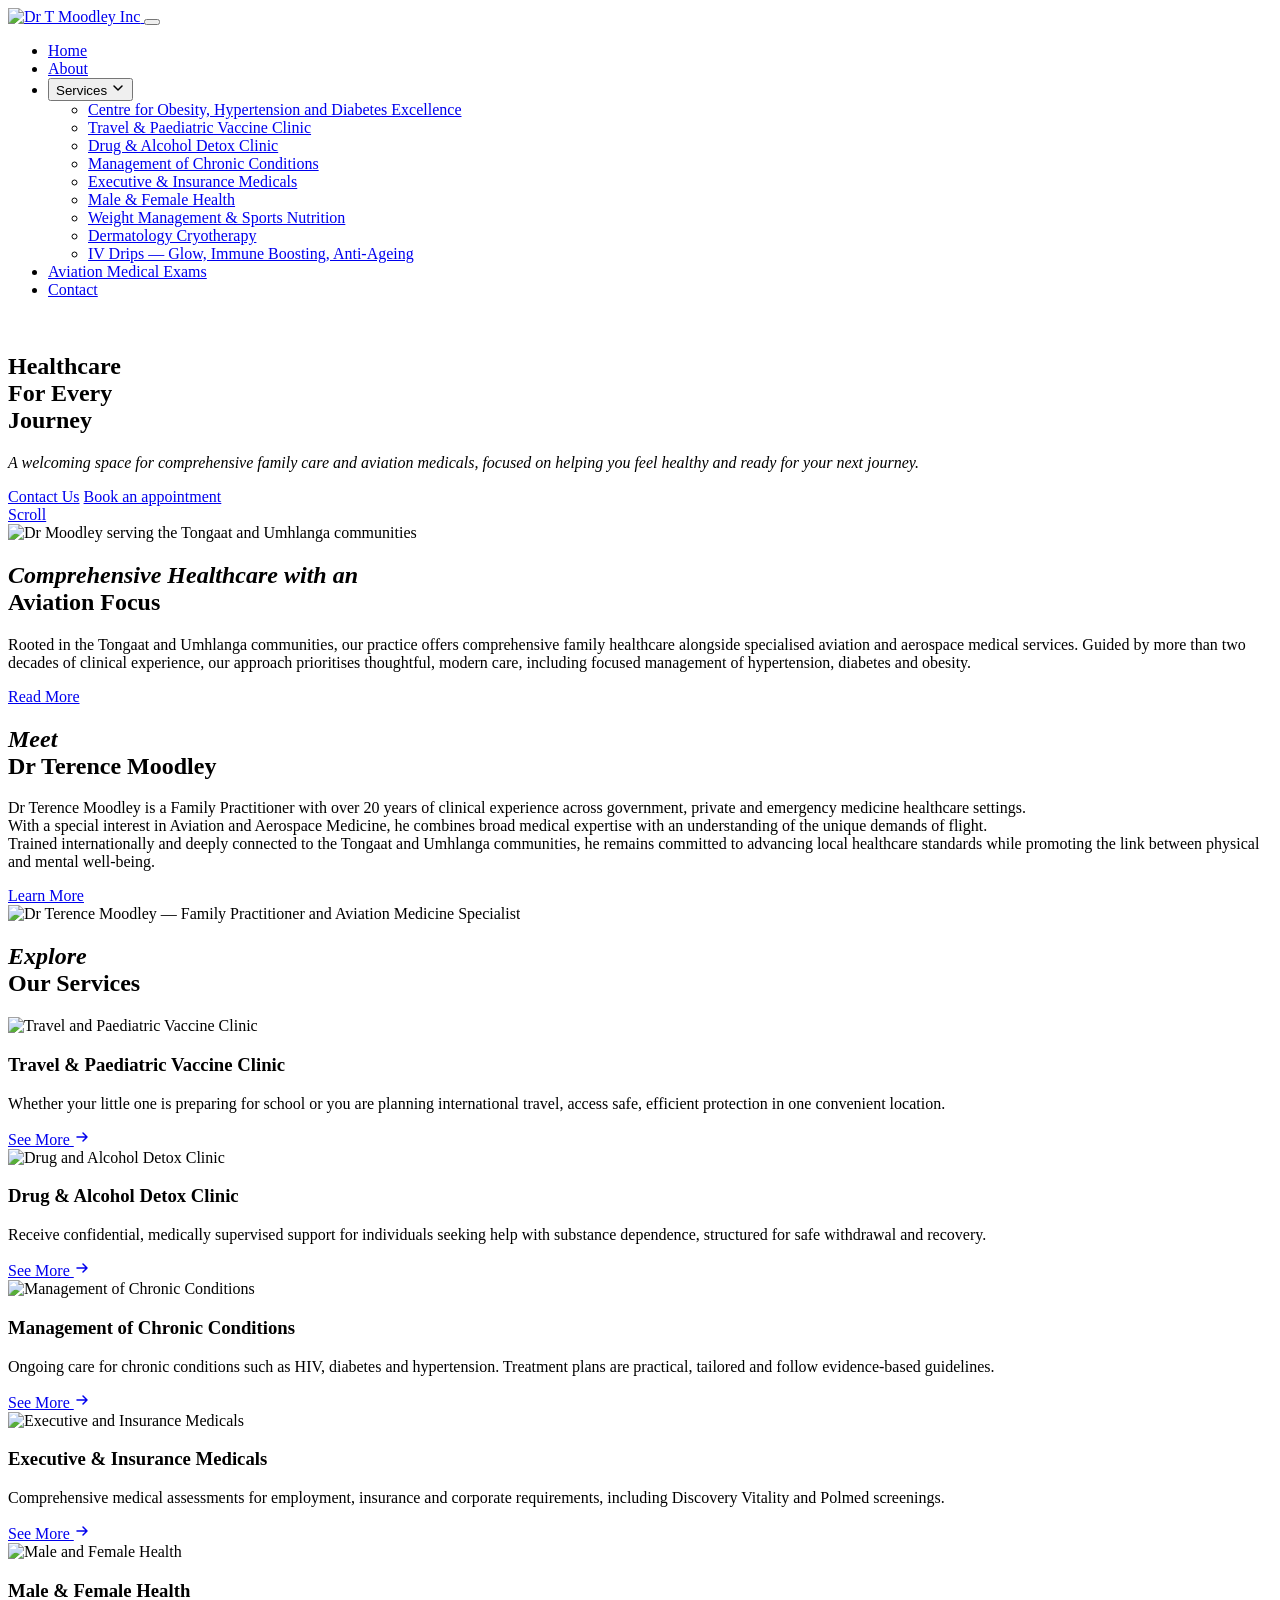
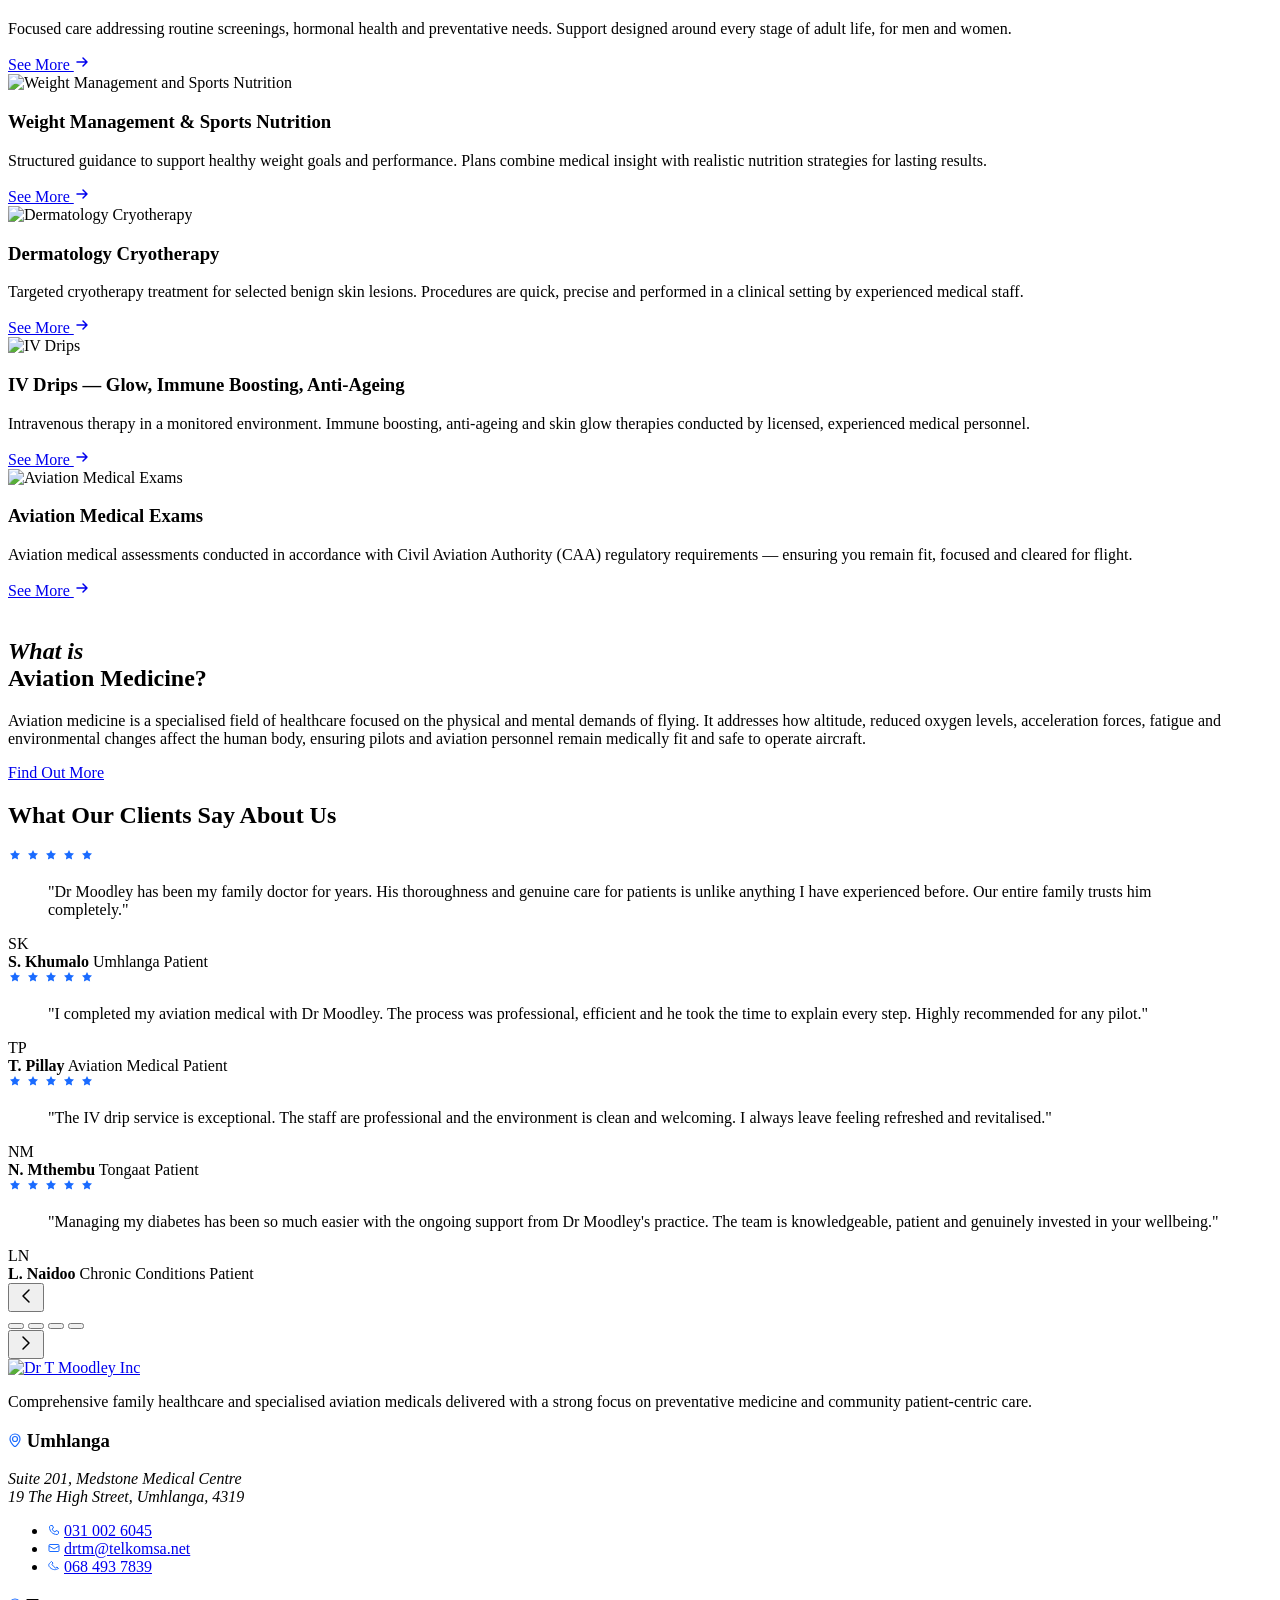
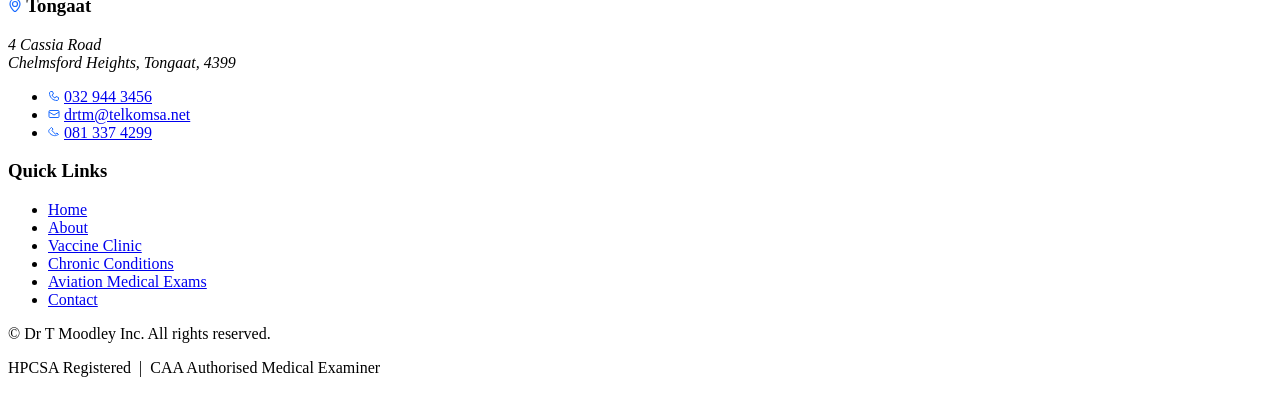
==== commit edeb0c46: "website ready for review" ====
--- a/index.html
+++ b/index.html
@@ -65,64 +65,24 @@
 
   <!-- ═══════════════════════ HERO ════════════════════════════════ -->
   <section class="hero" id="home">
-    <canvas class="hero__canvas" id="heroCanvas" aria-hidden="true"></canvas>
     <div class="hero__bg">
-      <img src="assets/hero.jpg" alt="" class="hero__bg-img" aria-hidden="true">
+      <img src="assets/hero-1.jpg" alt="" class="hero__bg-img" aria-hidden="true">
       <div class="hero__bg-overlay"></div>
     </div>
 
     <div class="hero__content">
       <div class="hero__text">
-        <p class="hero__eyebrow">
-          <span class="hero__eyebrow-line"></span>
-          Dr T Moodley Inc
-        </p>
         <h1 class="hero__title">
           Healthcare<br>
-          <em>For Every</em><br>
+          For Every<br>
           Journey
         </h1>
         <p class="hero__desc">
-          A welcoming space for comprehensive family care and aviation medicals, focused on helping you feel healthy and ready for your next journey.
-        </p>
+          <em>A welcoming space for comprehensive family care and aviation medicals, focused on helping you feel healthy and ready for your next journey.
+        </em></p>
         <div class="hero__actions">
           <a href="/contact" class="btn btn--primary">Contact Us</a>
-          <a href="#services" class="btn btn--ghost">Our Services</a>
-        </div>
-      </div>
-
-      <div class="hero__panel" aria-hidden="true">
-        <div class="hero__panel-header">
-          <div class="hero__panel-dot hero__panel-dot--green"></div>
-          <div class="hero__panel-dot hero__panel-dot--amber"></div>
-          <div class="hero__panel-dot hero__panel-dot--red"></div>
-          <span>Practice Overview</span>
-        </div>
-        <div class="hero__stats">
-          <div class="hero__stat">
-            <span class="hero__stat-num">20<sup>+</sup></span>
-            <span class="hero__stat-label">Years of Clinical Experience</span>
-          </div>
-          <div class="hero__stat-divider"></div>
-          <div class="hero__stat">
-            <span class="hero__stat-num">9<sup>+</sup></span>
-            <span class="hero__stat-label">Specialist Services</span>
-          </div>
-          <div class="hero__stat-divider"></div>
-          <div class="hero__stat">
-            <span class="hero__stat-num">2</span>
-            <span class="hero__stat-label">Clinic Locations</span>
-          </div>
-        </div>
-        <div class="hero__locations">
-          <div class="hero__location">
-            <svg width="12" height="12" viewBox="0 0 12 12" fill="none"><circle cx="6" cy="5" r="2.5" stroke="#1a6bff" stroke-width="1.2"/><path d="M6 1C3.8 1 2 2.8 2 5c0 3 4 7 4 7s4-4 4-7c0-2.2-1.8-4-4-4z" stroke="#1a6bff" stroke-width="1.2" fill="none"/></svg>
-            Tongaat
-          </div>
-          <div class="hero__location">
-            <svg width="12" height="12" viewBox="0 0 12 12" fill="none"><circle cx="6" cy="5" r="2.5" stroke="#1a6bff" stroke-width="1.2"/><path d="M6 1C3.8 1 2 2.8 2 5c0 3 4 7 4 7s4-4 4-7c0-2.2-1.8-4-4-4z" stroke="#1a6bff" stroke-width="1.2" fill="none"/></svg>
-            Umhlanga
-          </div>
+          <a href="#" class="btn btn--ghost">Book an appointment</a>
         </div>
       </div>
     </div>
@@ -139,88 +99,50 @@
   <section class="comprehensive" id="comprehensive">
     <div class="comprehensive__image-col">
       <div class="comprehensive__img-wrap">
-        <img src="assets/community-healthcare.jpg" alt="Dr Moodley serving the Tongaat and Umhlanga communities" class="comprehensive__img">
+        <img src="assets/aviation.jpg" alt="Dr Moodley serving the Tongaat and Umhlanga communities" class="comprehensive__img">
         <div class="comprehensive__img-accent"></div>
       </div>
-      <div class="comprehensive__badge">
-        <svg width="20" height="20" viewBox="0 0 20 20" fill="none">
-          <path d="M10 2L12.4 7.6L18.5 8.2L14 12.4L15.4 18.4L10 15.3L4.6 18.4L6 12.4L1.5 8.2L7.6 7.6L10 2Z" stroke="#1a6bff" stroke-width="1.5" fill="none"/>
-        </svg>
-        <div>
-          <strong>Tongaat &amp; Umhlanga</strong>
-          <span>Two convenient locations</span>
-        </div>
-      </div>
-    </div>
-
-    <div class="comprehensive__text-col">
-      <p class="section-eyebrow">Our Approach</p>
-      <h2 class="section-title">Comprehensive Healthcare with an Aviation Focus</h2>
+    </div>
+
+    <div class="comprehensive__text-col"> 
+      <h2 class="section-title"><em>Comprehensive Healthcare with an</em><br> Aviation Focus</h2>
       <p class="section-body">
         Rooted in the Tongaat and Umhlanga communities, our practice offers comprehensive family healthcare alongside specialised aviation and aerospace medical services. Guided by more than two decades of clinical experience, our approach prioritises thoughtful, modern care, including focused management of hypertension, diabetes and obesity.
       </p>
-      <a href="/about" class="btn btn--primary">Read More</a>
+      <a href="/about" class="btn btn--primary btn--inline">
+        Read More
+      </a>
     </div>
   </section>
 
   <!-- ═══════════════════════ MEET DR MOODLEY ══════════════════════ -->
   <section class="meet-doctor">
     <div class="meet-doctor__grid">
-      <div class="meet-doctor__text">
-        <p class="section-eyebrow">The Physician</p>
-        <h2 class="section-title">Meet Dr Terence Moodley</h2>
+      <div class="meet-doctor__text"> 
+        <h2 class="section-title"><em>Meet</em><br> Dr Terence Moodley</h2>
         <p class="section-body">
-          Dr Terence Moodley is a Family Practitioner with over 20 years of clinical experience across government, private and emergency medicine healthcare settings. With a special interest in Aviation and Aerospace Medicine, he combines broad medical expertise with an understanding of the unique demands of flight. Trained internationally and deeply connected to the Tongaat and Umhlanga communities, he remains committed to advancing local healthcare standards while promoting the link between physical and mental well-being.
+          Dr Terence Moodley is a Family Practitioner with over 20 years of clinical experience across government, private and emergency medicine healthcare settings. <br>
+          With a special interest in Aviation and Aerospace Medicine, he combines broad medical expertise with an understanding of the unique demands of flight.<br>
+           Trained internationally and deeply connected to the Tongaat and Umhlanga communities, he remains committed to advancing local healthcare standards while promoting the link between physical and mental well-being.
         </p>
-
-        <div class="meet-doctor__creds">
-          <div class="meet-doctor__cred">
-            <div class="meet-doctor__cred-icon">
-              <svg width="16" height="16" viewBox="0 0 16 16" fill="none"><path d="M8 1l1.8 3.6L14 5.2l-3 2.9.7 4.1L8 10.1l-3.7 2.1L5 8.1 2 5.2l4.2-.6L8 1z" stroke="#1a6bff" stroke-width="1.2" fill="none"/></svg>
-            </div>
-            <span>M.D. Medicine — SHSU (2001–2006)</span>
-          </div>
-          <div class="meet-doctor__cred">
-            <div class="meet-doctor__cred-icon">
-              <svg width="16" height="16" viewBox="0 0 16 16" fill="none"><path d="M2 12L14 4M14 4H9M14 4V9" stroke="#1a6bff" stroke-width="1.5" stroke-linecap="round" stroke-linejoin="round"/></svg>
-            </div>
-            <span>Aviation Med &amp; Aerospace Physiology — UP (2017)</span>
-          </div>
-          <div class="meet-doctor__cred">
-            <div class="meet-doctor__cred-icon">
-              <svg width="16" height="16" viewBox="0 0 16 16" fill="none"><circle cx="8" cy="8" r="6.5" stroke="#1a6bff" stroke-width="1.2"/><path d="M8 4v4l3 2" stroke="#1a6bff" stroke-width="1.2" stroke-linecap="round"/></svg>
-            </div>
-            <span>Post Grad Public Health — Yale University (2017)</span>
-          </div>
-          <div class="meet-doctor__cred">
-            <div class="meet-doctor__cred-icon">
-              <svg width="16" height="16" viewBox="0 0 16 16" fill="none"><rect x="2" y="4" width="12" height="9" rx="1" stroke="#1a6bff" stroke-width="1.2"/><path d="M5 4V3a1 1 0 011-1h4a1 1 0 011 1v1" stroke="#1a6bff" stroke-width="1.2"/></svg>
-            </div>
-            <span>Chairman — Tongaat Independent Practitioners Association</span>
-          </div>
-        </div>
+ 
 
         <a href="/about" class="btn btn--primary">Learn More</a>
       </div>
 
       <div class="meet-doctor__image">
         <div class="meet-doctor__img-frame">
-          <img src="assets/dr-moodley.jpg" alt="Dr Terence Moodley — Family Practitioner and Aviation Medicine Specialist" class="meet-doctor__img">
+          <img src="assets/dr-gen.png" alt="Dr Terence Moodley — Family Practitioner and Aviation Medicine Specialist" class="meet-doctor__img">
           <div class="meet-doctor__img-glow"></div>
-        </div>
-        <div class="meet-doctor__tag">
-          <svg width="16" height="16" viewBox="0 0 16 16" fill="none"><path d="M2 12L14 4M14 4H9M14 4V9" stroke="currentColor" stroke-width="1.5" stroke-linecap="round"/></svg>
-          CAA Authorised Medical Examiner
-        </div>
+        </div> 
       </div>
     </div>
   </section>
 
   <!-- ═══════════════════════ SERVICES ════════════════════════════ -->
   <section class="services" id="services">
-    <div class="services__header">
-      <p class="section-eyebrow section-eyebrow--center">What We Offer</p>
-      <h2 class="section-title section-title--center">Explore Our Services</h2>
+    <div class="services__header">  
+      <h2 class="section-title section-title--center"> <em>Explore</em><br> Our Services</h2>
     </div>
 
     <div class="services__grid">
@@ -228,8 +150,7 @@
       <article class="service-card">
         <div class="service-card__media">
           <img src="assets/vaccine-clinic.jpg" alt="Travel and Paediatric Vaccine Clinic" loading="lazy">
-          <div class="service-card__media-overlay"></div>
-          <span class="service-card__tag">Preventative</span>
+          <div class="service-card__media-overlay"></div> 
         </div>
         <div class="service-card__body">
           <h3 class="service-card__title">Travel &amp; Paediatric Vaccine Clinic</h3>
@@ -244,8 +165,7 @@
       <article class="service-card">
         <div class="service-card__media">
           <img src="assets/detox-clinic.jpg" alt="Drug and Alcohol Detox Clinic" loading="lazy">
-          <div class="service-card__media-overlay"></div>
-          <span class="service-card__tag">Recovery</span>
+          <div class="service-card__media-overlay"></div> 
         </div>
         <div class="service-card__body">
           <h3 class="service-card__title">Drug &amp; Alcohol Detox Clinic</h3>
@@ -260,8 +180,7 @@
       <article class="service-card">
         <div class="service-card__media">
           <img src="assets/chronic-conditions.jpg" alt="Management of Chronic Conditions" loading="lazy">
-          <div class="service-card__media-overlay"></div>
-          <span class="service-card__tag">Ongoing Care</span>
+          <div class="service-card__media-overlay"></div> 
         </div>
         <div class="service-card__body">
           <h3 class="service-card__title">Management of Chronic Conditions</h3>
@@ -276,8 +195,7 @@
       <article class="service-card">
         <div class="service-card__media">
           <img src="assets/executive-medical.jpg" alt="Executive and Insurance Medicals" loading="lazy">
-          <div class="service-card__media-overlay"></div>
-          <span class="service-card__tag">Corporate</span>
+          <div class="service-card__media-overlay"></div> 
         </div>
         <div class="service-card__body">
           <h3 class="service-card__title">Executive &amp; Insurance Medicals</h3>
@@ -292,8 +210,7 @@
       <article class="service-card">
         <div class="service-card__media">
           <img src="assets/health-screening.jpg" alt="Male and Female Health" loading="lazy">
-          <div class="service-card__media-overlay"></div>
-          <span class="service-card__tag">Preventative</span>
+          <div class="service-card__media-overlay"></div> 
         </div>
         <div class="service-card__body">
           <h3 class="service-card__title">Male &amp; Female Health</h3>
@@ -308,8 +225,7 @@
       <article class="service-card">
         <div class="service-card__media">
           <img src="assets/weight-management.jpg" alt="Weight Management and Sports Nutrition" loading="lazy">
-          <div class="service-card__media-overlay"></div>
-          <span class="service-card__tag">Wellness</span>
+          <div class="service-card__media-overlay"></div> 
         </div>
         <div class="service-card__body">
           <h3 class="service-card__title">Weight Management &amp; Sports Nutrition</h3>
@@ -324,8 +240,7 @@
       <article class="service-card">
         <div class="service-card__media">
           <img src="assets/dermatology.jpg" alt="Dermatology Cryotherapy" loading="lazy">
-          <div class="service-card__media-overlay"></div>
-          <span class="service-card__tag">Dermatology</span>
+          <div class="service-card__media-overlay"></div> 
         </div>
         <div class="service-card__body">
           <h3 class="service-card__title">Dermatology Cryotherapy</h3>
@@ -340,8 +255,7 @@
       <article class="service-card">
         <div class="service-card__media">
           <img src="assets/iv-drip.jpg" alt="IV Drips" loading="lazy">
-          <div class="service-card__media-overlay"></div>
-          <span class="service-card__tag">Wellness</span>
+          <div class="service-card__media-overlay"></div> 
         </div>
         <div class="service-card__body">
           <h3 class="service-card__title">IV Drips — Glow, Immune Boosting, Anti-Ageing</h3>
@@ -356,8 +270,7 @@
       <article class="service-card service-card--featured">
         <div class="service-card__media">
           <img src="assets/aviation-exam.jpg" alt="Aviation Medical Exams" loading="lazy">
-          <div class="service-card__media-overlay"></div>
-          <span class="service-card__tag">Aviation</span>
+          <div class="service-card__media-overlay"></div> 
         </div>
         <div class="service-card__body">
           <h3 class="service-card__title">Aviation Medical Exams</h3>
@@ -375,42 +288,23 @@
   <!-- ═══════════════════════ AVIATION MEDICINE ════════════════════ -->
   <section class="aviation">
     <div class="aviation__bg">
-      <img src="assets/aviation-medicine.jpg" alt="" class="aviation__bg-img" aria-hidden="true">
-      <div class="aviation__bg-overlay"></div>
-    </div>
-    <div class="aviation__grid-lines" aria-hidden="true"></div>
-
-    <div class="aviation__content">
-      <div class="aviation__badge">
-        <svg width="18" height="18" viewBox="0 0 18 18" fill="none"><path d="M2 14L16 4M16 4H10M16 4V10" stroke="currentColor" stroke-width="1.5" stroke-linecap="round" stroke-linejoin="round"/></svg>
-        Specialised Field
-      </div>
-      <h2 class="aviation__title">What is<br><em>Aviation Medicine?</em></h2>
+      <img src="assets/aviation-meds.jpg" alt="" class="aviation__bg-img" aria-hidden="true">
+    </div>
+
+    <div class="aviation__content"> 
+      <h2 class="aviation__title"><em>What is</em><br>Aviation Medicine?</h2>
       <p class="aviation__body">
         Aviation medicine is a specialised field of healthcare focused on the physical and mental demands of flying. It addresses how altitude, reduced oxygen levels, acceleration forces, fatigue and environmental changes affect the human body, ensuring pilots and aviation personnel remain medically fit and safe to operate aircraft.
       </p>
       <a href="/aviation-medical-exams" class="btn btn--primary">Find Out More</a>
     </div>
-
-    <div class="aviation__instruments" aria-hidden="true">
-      <div class="aviation__dial">
-        <div class="aviation__dial-ring"></div>
-        <div class="aviation__dial-needle"></div>
-        <span>ALT</span>
-      </div>
-      <div class="aviation__dial aviation__dial--sm">
-        <div class="aviation__dial-ring"></div>
-        <div class="aviation__dial-needle aviation__dial-needle--alt"></div>
-        <span>SPD</span>
-      </div>
-    </div>
+ 
   </section>
 
   <!-- ═══════════════════════ TESTIMONIALS ═════════════════════════ -->
   <section class="testimonials">
     <div class="testimonials__inner">
-      <div class="testimonials__header">
-        <p class="section-eyebrow section-eyebrow--center">Client Voices</p>
+      <div class="testimonials__header"> 
         <h2 class="section-title section-title--center">What Our Clients Say About Us</h2>
       </div>
 
@@ -520,11 +414,11 @@
     <div class="footer__top">
       <div class="footer__brand">
         <a href="/" class="footer__logo">
-          <img src="assets/logo-light.png" alt="Dr T Moodley Inc" class="footer__logo-img">
+          <img src="assets/logo-white.png" alt="Dr T Moodley Inc" class="footer__logo-img">
         </a>
         <p class="footer__tagline">
           Comprehensive family healthcare and specialised aviation medicals delivered with a strong focus on preventative medicine and community patient-centric care.
-        </p>
+        </p> 
       </div>
 
       <div class="footer__locations">
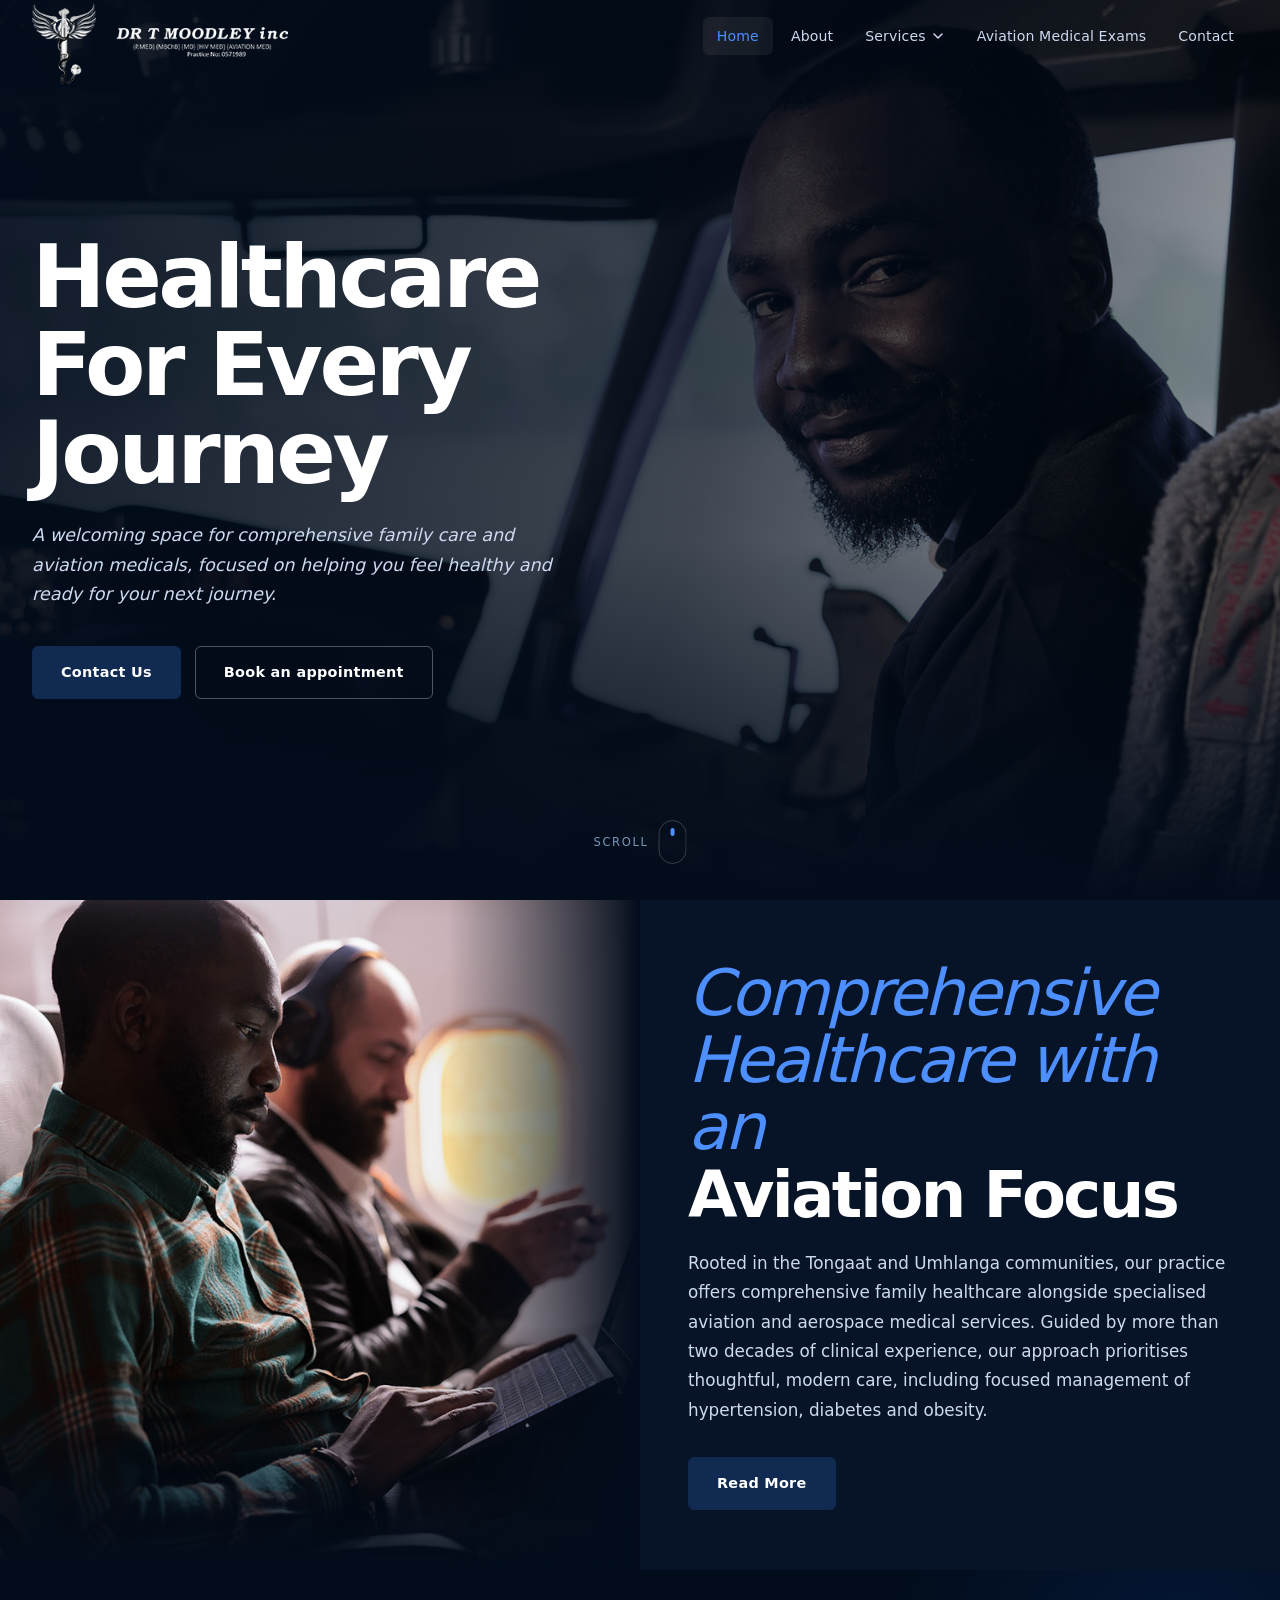
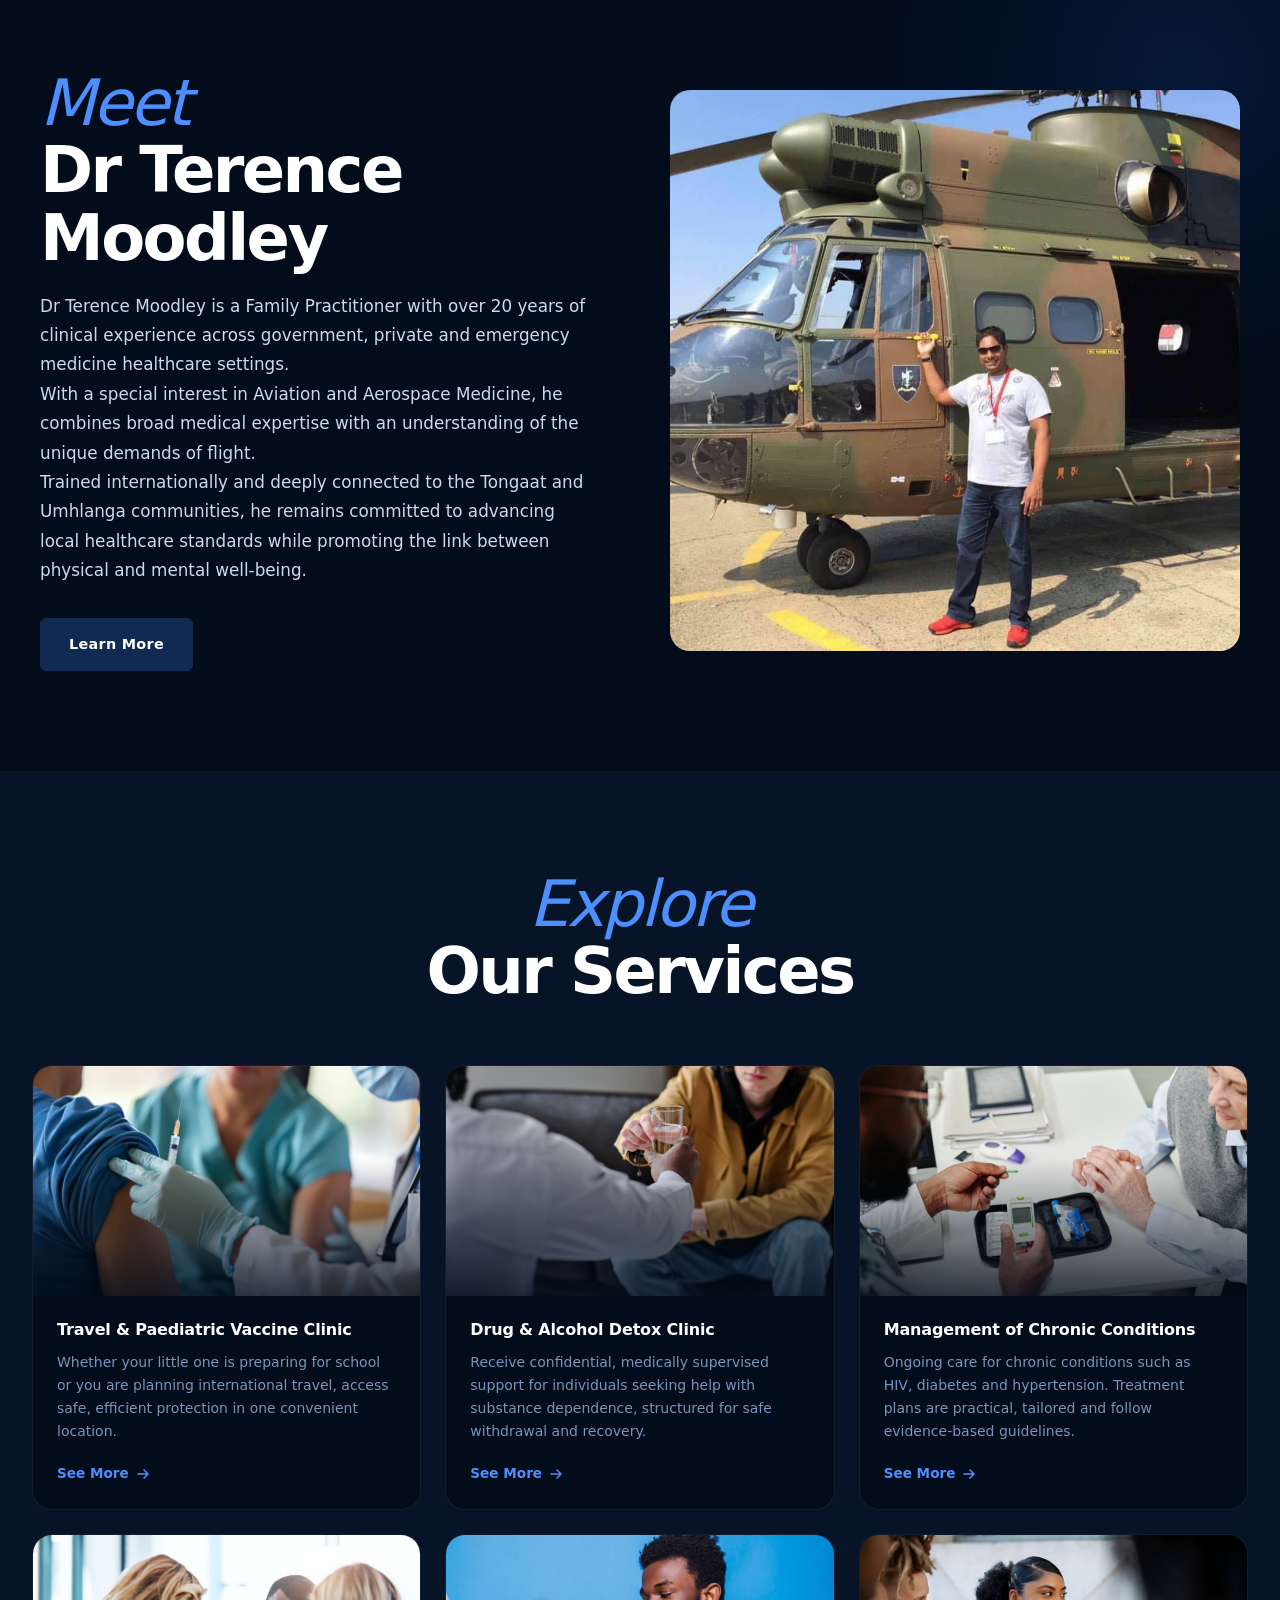
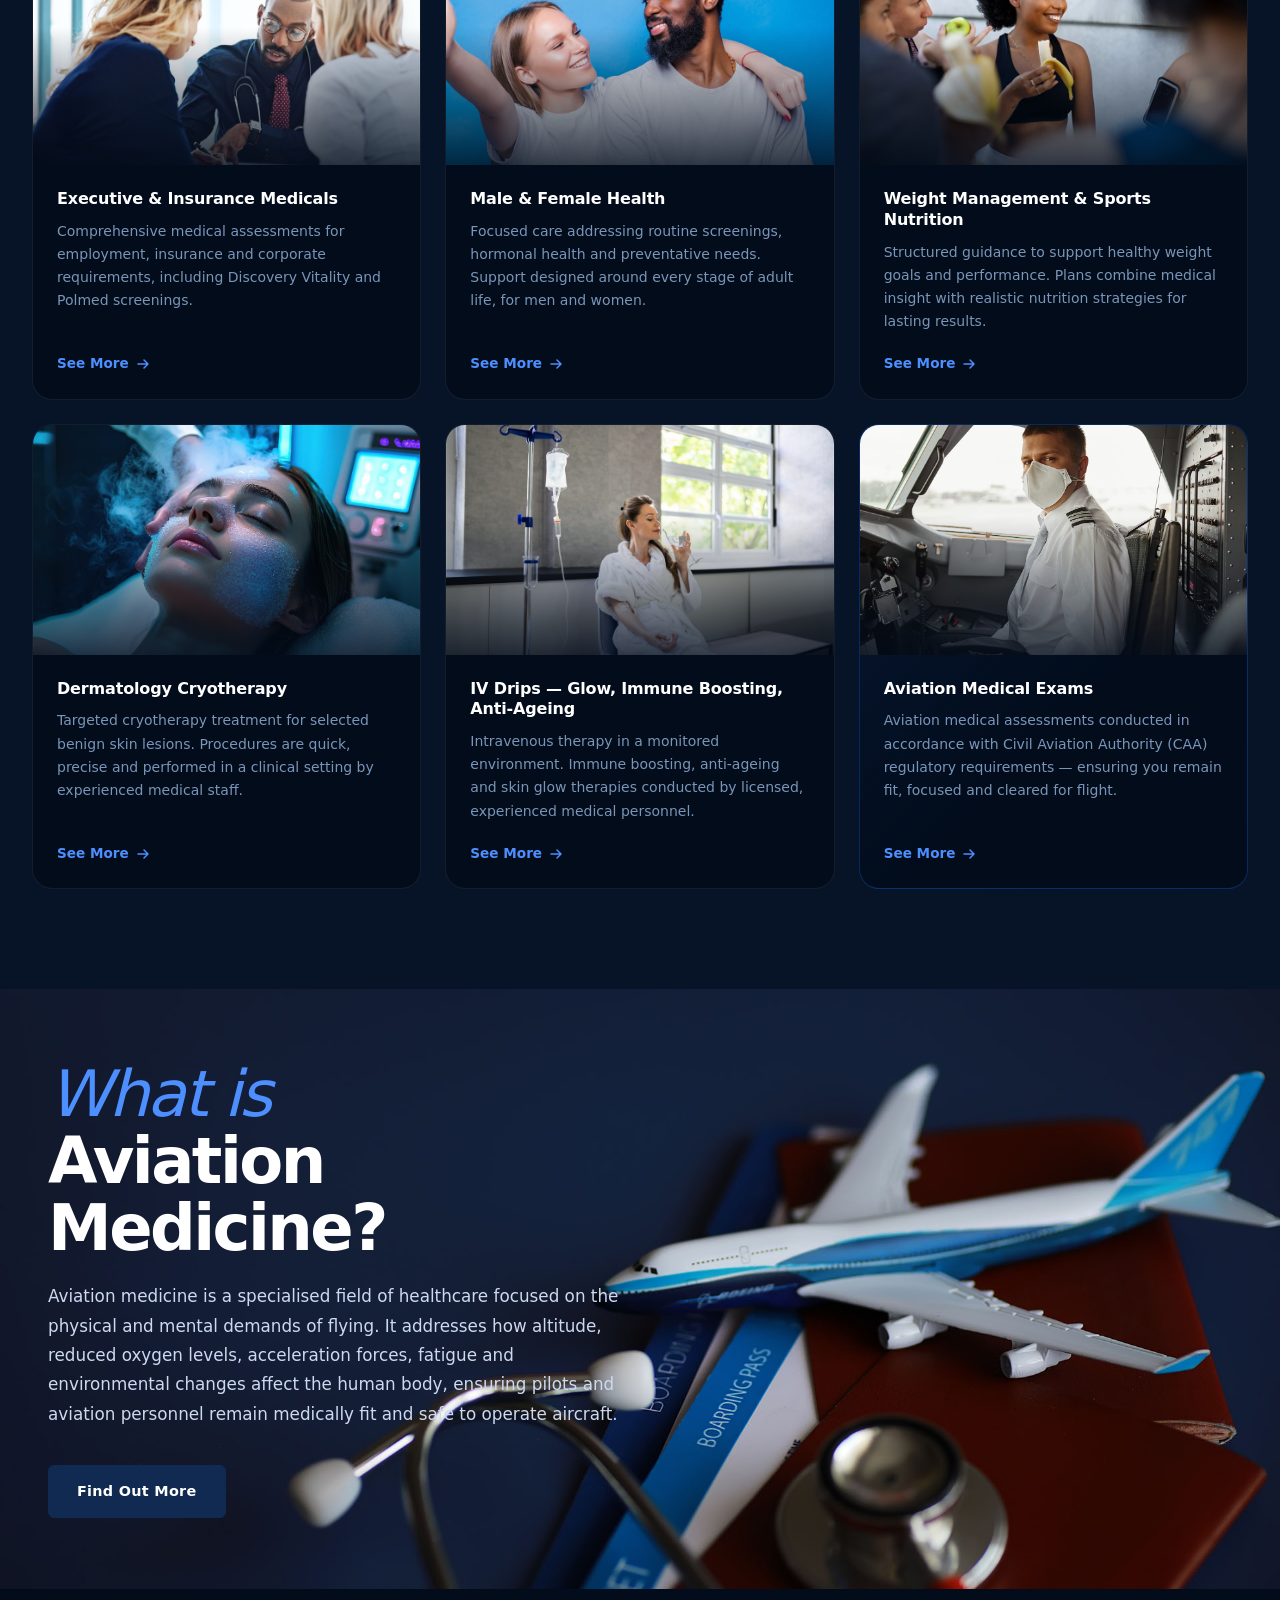
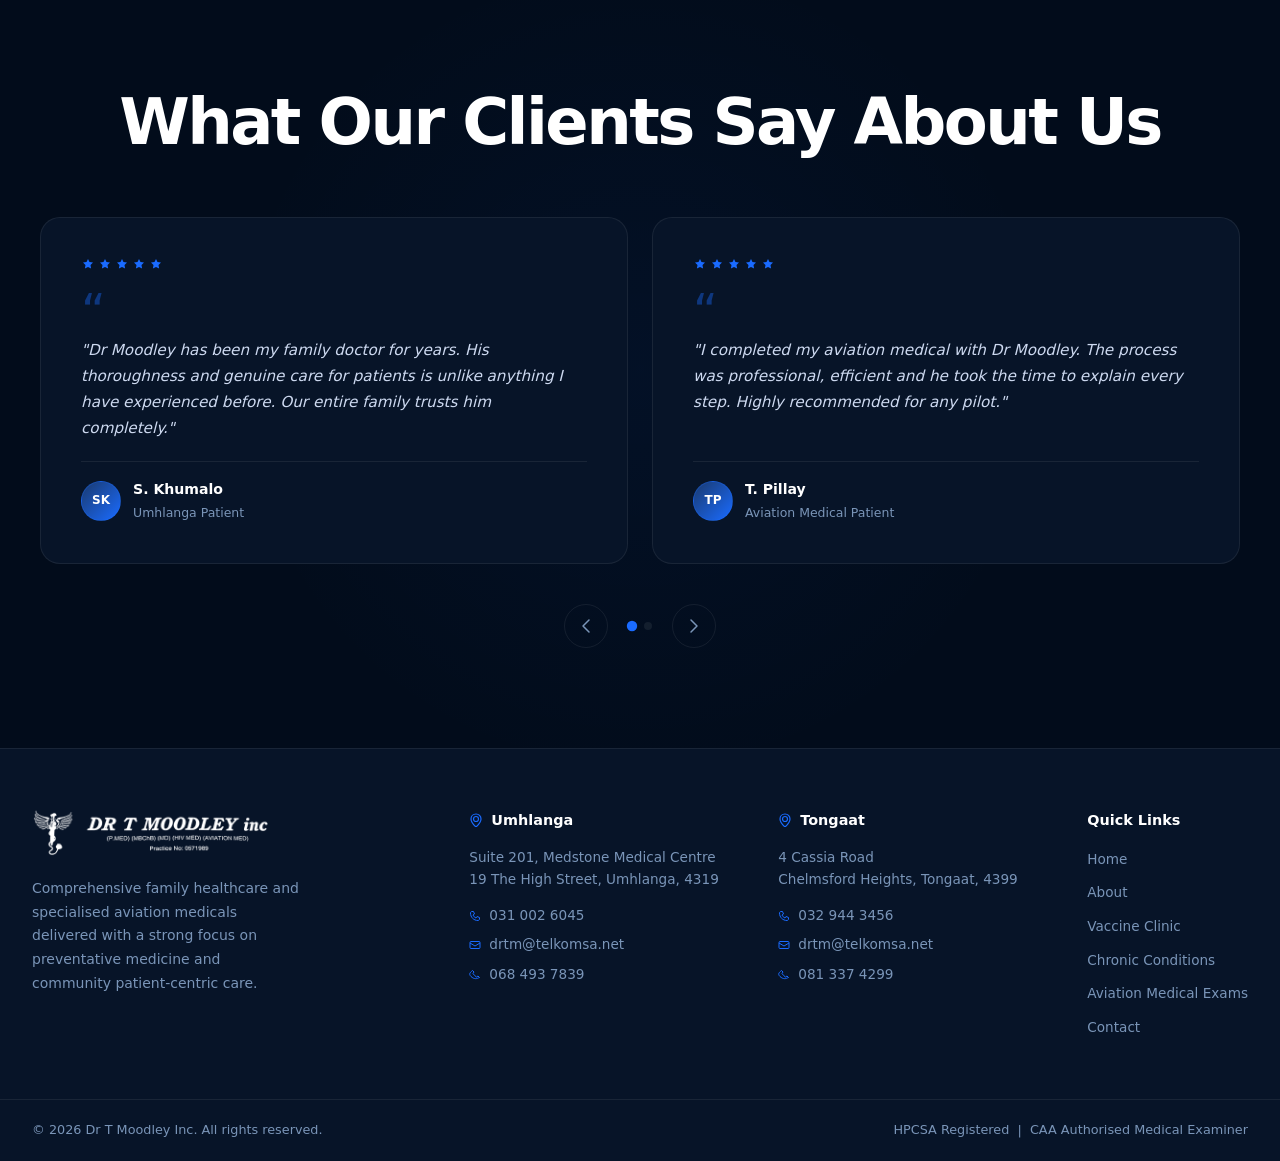
==== commit 31e51dc4: "Fix hero Book an appointment button linking to contact page Co-Authored-By: Claude Sonnet 4.6 <norep" ====
--- a/index.html
+++ b/index.html
@@ -15,7 +15,7 @@
   <!-- ═══════════════════════ NAVIGATION ═══════════════════════════ -->
   <nav class="nav" id="nav">
     <div class="nav__inner">
-      <a href="/" class="nav__logo" aria-label="Dr T Moodley Inc Home">
+      <a href="index.html" class="nav__logo" aria-label="Dr T Moodley Inc Home">
         <img src="assets/logo-light.png" alt="Dr T Moodley Inc" class="nav__logo-img">
       </a>
 
@@ -28,10 +28,10 @@
       <div class="nav__menu" id="navMenu">
         <ul class="nav__list">
           <li class="nav__item">
-            <a href="/" class="nav__link nav__link--active">Home</a>
+            <a href="index.html" class="nav__link nav__link--active">Home</a>
           </li>
           <li class="nav__item">
-            <a href="/about" class="nav__link">About</a>
+            <a href="about.html" class="nav__link">About</a>
           </li>
           <li class="nav__item nav__item--has-dropdown">
             <button class="nav__link nav__link--dropdown-trigger" aria-haspopup="true" aria-expanded="false">
@@ -41,22 +41,22 @@
               </svg>
             </button>
             <ul class="nav__dropdown" role="menu">
-              <li><a href="/services/obesity-hypertension-diabetes" class="nav__dropdown-link" role="menuitem">Centre for Obesity, Hypertension and Diabetes Excellence</a></li>
-              <li><a href="/services/travel-vaccine-clinic" class="nav__dropdown-link" role="menuitem">Travel &amp; Paediatric Vaccine Clinic</a></li>
-              <li><a href="/services/drug-alcohol-detox" class="nav__dropdown-link" role="menuitem">Drug &amp; Alcohol Detox Clinic</a></li>
-              <li><a href="/services/chronic-conditions" class="nav__dropdown-link" role="menuitem">Management of Chronic Conditions</a></li>
-              <li><a href="/services/executive-insurance-medicals" class="nav__dropdown-link" role="menuitem">Executive &amp; Insurance Medicals</a></li>
-              <li><a href="/services/male-female-health" class="nav__dropdown-link" role="menuitem">Male &amp; Female Health</a></li>
-              <li><a href="/services/weight-management" class="nav__dropdown-link" role="menuitem">Weight Management &amp; Sports Nutrition</a></li>
-              <li><a href="/services/dermatology-cryotherapy" class="nav__dropdown-link" role="menuitem">Dermatology Cryotherapy</a></li>
-              <li><a href="/services/iv-drips" class="nav__dropdown-link" role="menuitem">IV Drips — Glow, Immune Boosting, Anti-Ageing</a></li>
+              <li><a href="services/obesity-hypertension-diabetes.html" class="nav__dropdown-link" role="menuitem">Centre for Obesity, Hypertension and Diabetes Excellence</a></li>
+              <li><a href="services/travel-vaccine-clinic.html" class="nav__dropdown-link" role="menuitem">Travel &amp; Paediatric Vaccine Clinic</a></li>
+              <li><a href="services/drug-alcohol-detox.html" class="nav__dropdown-link" role="menuitem">Drug &amp; Alcohol Detox Clinic</a></li>
+              <li><a href="services/chronic-conditions.html" class="nav__dropdown-link" role="menuitem">Management of Chronic Conditions</a></li>
+              <li><a href="services/executive-insurance-medicals.html" class="nav__dropdown-link" role="menuitem">Executive &amp; Insurance Medicals</a></li>
+              <li><a href="services/male-female-health.html" class="nav__dropdown-link" role="menuitem">Male &amp; Female Health</a></li>
+              <li><a href="services/weight-management.html" class="nav__dropdown-link" role="menuitem">Weight Management &amp; Sports Nutrition</a></li>
+              <li><a href="services/dermatology-cryotherapy.html" class="nav__dropdown-link" role="menuitem">Dermatology Cryotherapy</a></li>
+              <li><a href="services/iv-drips.html" class="nav__dropdown-link" role="menuitem">IV Drips — Glow, Immune Boosting, Anti-Ageing</a></li>
             </ul>
           </li>
           <li class="nav__item">
-            <a href="/aviation-medical-exams" class="nav__link">Aviation Medical Exams</a>
+            <a href="aviation-medical-exams.html" class="nav__link">Aviation Medical Exams</a>
           </li>
           <li class="nav__item">
-            <a href="/contact" class="nav__link">Contact</a>
+            <a href="contact.html" class="nav__link">Contact</a>
           </li>
         </ul>
       </div>
@@ -66,7 +66,7 @@
   <!-- ═══════════════════════ HERO ════════════════════════════════ -->
   <section class="hero" id="home">
     <div class="hero__bg">
-      <img src="assets/hero-1.jpg" alt="" class="hero__bg-img" aria-hidden="true">
+      <img src="assets/hero-2.jpg" alt="" class="hero__bg-img" aria-hidden="true">
       <div class="hero__bg-overlay"></div>
     </div>
 
@@ -81,8 +81,8 @@
           <em>A welcoming space for comprehensive family care and aviation medicals, focused on helping you feel healthy and ready for your next journey.
         </em></p>
         <div class="hero__actions">
-          <a href="/contact" class="btn btn--primary">Contact Us</a>
-          <a href="#" class="btn btn--ghost">Book an appointment</a>
+          <a href="contact.html" class="btn btn--primary">Contact Us</a>
+          <a href="contact.html" class="btn btn--ghost">Book an appointment</a>
         </div>
       </div>
     </div>
@@ -109,7 +109,7 @@
       <p class="section-body">
         Rooted in the Tongaat and Umhlanga communities, our practice offers comprehensive family healthcare alongside specialised aviation and aerospace medical services. Guided by more than two decades of clinical experience, our approach prioritises thoughtful, modern care, including focused management of hypertension, diabetes and obesity.
       </p>
-      <a href="/about" class="btn btn--primary btn--inline">
+      <a href="about.html" class="btn btn--primary btn--inline">
         Read More
       </a>
     </div>
@@ -127,12 +127,12 @@
         </p>
  
 
-        <a href="/about" class="btn btn--primary">Learn More</a>
+        <a href="about.html" class="btn btn--primary">Learn More</a>
       </div>
 
       <div class="meet-doctor__image">
         <div class="meet-doctor__img-frame">
-          <img src="assets/dr-gen.png" alt="Dr Terence Moodley — Family Practitioner and Aviation Medicine Specialist" class="meet-doctor__img">
+          <img src="assets/dr-img.jpg" alt="Dr Terence Moodley — Family Practitioner and Aviation Medicine Specialist" class="meet-doctor__img">
           <div class="meet-doctor__img-glow"></div>
         </div> 
       </div>
@@ -155,7 +155,7 @@
         <div class="service-card__body">
           <h3 class="service-card__title">Travel &amp; Paediatric Vaccine Clinic</h3>
           <p class="service-card__text">Whether your little one is preparing for school or you are planning international travel, access safe, efficient protection in one convenient location.</p>
-          <a href="/services/travel-vaccine-clinic" class="service-card__link">
+          <a href="services/travel-vaccine-clinic.html" class="service-card__link">
             See More
             <svg width="16" height="16" viewBox="0 0 16 16" fill="none"><path d="M3 8h10M9 4l4 4-4 4" stroke="currentColor" stroke-width="1.5" stroke-linecap="round" stroke-linejoin="round"/></svg>
           </a>
@@ -170,7 +170,7 @@
         <div class="service-card__body">
           <h3 class="service-card__title">Drug &amp; Alcohol Detox Clinic</h3>
           <p class="service-card__text">Receive confidential, medically supervised support for individuals seeking help with substance dependence, structured for safe withdrawal and recovery.</p>
-          <a href="/services/drug-alcohol-detox" class="service-card__link">
+          <a href="services/drug-alcohol-detox.html" class="service-card__link">
             See More
             <svg width="16" height="16" viewBox="0 0 16 16" fill="none"><path d="M3 8h10M9 4l4 4-4 4" stroke="currentColor" stroke-width="1.5" stroke-linecap="round" stroke-linejoin="round"/></svg>
           </a>
@@ -185,7 +185,7 @@
         <div class="service-card__body">
           <h3 class="service-card__title">Management of Chronic Conditions</h3>
           <p class="service-card__text">Ongoing care for chronic conditions such as HIV, diabetes and hypertension. Treatment plans are practical, tailored and follow evidence-based guidelines.</p>
-          <a href="/services/chronic-conditions" class="service-card__link">
+          <a href="services/chronic-conditions.html" class="service-card__link">
             See More
             <svg width="16" height="16" viewBox="0 0 16 16" fill="none"><path d="M3 8h10M9 4l4 4-4 4" stroke="currentColor" stroke-width="1.5" stroke-linecap="round" stroke-linejoin="round"/></svg>
           </a>
@@ -200,22 +200,22 @@
         <div class="service-card__body">
           <h3 class="service-card__title">Executive &amp; Insurance Medicals</h3>
           <p class="service-card__text">Comprehensive medical assessments for employment, insurance and corporate requirements, including Discovery Vitality and Polmed screenings.</p>
-          <a href="/services/executive-insurance-medicals" class="service-card__link">
-            See More
-            <svg width="16" height="16" viewBox="0 0 16 16" fill="none"><path d="M3 8h10M9 4l4 4-4 4" stroke="currentColor" stroke-width="1.5" stroke-linecap="round" stroke-linejoin="round"/></svg>
-          </a>
-        </div>
-      </article>
-
-      <article class="service-card">
-        <div class="service-card__media">
-          <img src="assets/health-screening.jpg" alt="Male and Female Health" loading="lazy">
+          <a href="services/executive-insurance-medicals.html" class="service-card__link">
+            See More
+            <svg width="16" height="16" viewBox="0 0 16 16" fill="none"><path d="M3 8h10M9 4l4 4-4 4" stroke="currentColor" stroke-width="1.5" stroke-linecap="round" stroke-linejoin="round"/></svg>
+          </a>
+        </div>
+      </article>
+
+      <article class="service-card">
+        <div class="service-card__media">
+          <img src="assets/health-screening2.jpg" alt="Male and Female Health" loading="lazy">
           <div class="service-card__media-overlay"></div> 
         </div>
         <div class="service-card__body">
           <h3 class="service-card__title">Male &amp; Female Health</h3>
           <p class="service-card__text">Focused care addressing routine screenings, hormonal health and preventative needs. Support designed around every stage of adult life, for men and women.</p>
-          <a href="/services/male-female-health" class="service-card__link">
+          <a href="services/male-female-health.html" class="service-card__link">
             See More
             <svg width="16" height="16" viewBox="0 0 16 16" fill="none"><path d="M3 8h10M9 4l4 4-4 4" stroke="currentColor" stroke-width="1.5" stroke-linecap="round" stroke-linejoin="round"/></svg>
           </a>
@@ -230,7 +230,7 @@
         <div class="service-card__body">
           <h3 class="service-card__title">Weight Management &amp; Sports Nutrition</h3>
           <p class="service-card__text">Structured guidance to support healthy weight goals and performance. Plans combine medical insight with realistic nutrition strategies for lasting results.</p>
-          <a href="/services/weight-management" class="service-card__link">
+          <a href="services/weight-management.html" class="service-card__link">
             See More
             <svg width="16" height="16" viewBox="0 0 16 16" fill="none"><path d="M3 8h10M9 4l4 4-4 4" stroke="currentColor" stroke-width="1.5" stroke-linecap="round" stroke-linejoin="round"/></svg>
           </a>
@@ -245,7 +245,7 @@
         <div class="service-card__body">
           <h3 class="service-card__title">Dermatology Cryotherapy</h3>
           <p class="service-card__text">Targeted cryotherapy treatment for selected benign skin lesions. Procedures are quick, precise and performed in a clinical setting by experienced medical staff.</p>
-          <a href="/services/dermatology-cryotherapy" class="service-card__link">
+          <a href="services/dermatology-cryotherapy.html" class="service-card__link">
             See More
             <svg width="16" height="16" viewBox="0 0 16 16" fill="none"><path d="M3 8h10M9 4l4 4-4 4" stroke="currentColor" stroke-width="1.5" stroke-linecap="round" stroke-linejoin="round"/></svg>
           </a>
@@ -260,7 +260,7 @@
         <div class="service-card__body">
           <h3 class="service-card__title">IV Drips — Glow, Immune Boosting, Anti-Ageing</h3>
           <p class="service-card__text">Intravenous therapy in a monitored environment. Immune boosting, anti-ageing and skin glow therapies conducted by licensed, experienced medical personnel.</p>
-          <a href="/services/iv-drips" class="service-card__link">
+          <a href="services/iv-drips.html" class="service-card__link">
             See More
             <svg width="16" height="16" viewBox="0 0 16 16" fill="none"><path d="M3 8h10M9 4l4 4-4 4" stroke="currentColor" stroke-width="1.5" stroke-linecap="round" stroke-linejoin="round"/></svg>
           </a>
@@ -275,7 +275,7 @@
         <div class="service-card__body">
           <h3 class="service-card__title">Aviation Medical Exams</h3>
           <p class="service-card__text">Aviation medical assessments conducted in accordance with Civil Aviation Authority (CAA) regulatory requirements — ensuring you remain fit, focused and cleared for flight.</p>
-          <a href="/aviation-medical-exams" class="service-card__link">
+          <a href="aviation-medical-exams.html" class="service-card__link">
             See More
             <svg width="16" height="16" viewBox="0 0 16 16" fill="none"><path d="M3 8h10M9 4l4 4-4 4" stroke="currentColor" stroke-width="1.5" stroke-linecap="round" stroke-linejoin="round"/></svg>
           </a>
@@ -288,7 +288,7 @@
   <!-- ═══════════════════════ AVIATION MEDICINE ════════════════════ -->
   <section class="aviation">
     <div class="aviation__bg">
-      <img src="assets/aviation-meds.jpg" alt="" class="aviation__bg-img" aria-hidden="true">
+      <img src="assets/aviation-meds2.jpg" alt="" class="aviation__bg-img" aria-hidden="true">
     </div>
 
     <div class="aviation__content"> 
@@ -296,7 +296,7 @@
       <p class="aviation__body">
         Aviation medicine is a specialised field of healthcare focused on the physical and mental demands of flying. It addresses how altitude, reduced oxygen levels, acceleration forces, fatigue and environmental changes affect the human body, ensuring pilots and aviation personnel remain medically fit and safe to operate aircraft.
       </p>
-      <a href="/aviation-medical-exams" class="btn btn--primary">Find Out More</a>
+      <a href="aviation-medical-exams.html" class="btn btn--primary">Find Out More</a>
     </div>
  
   </section>
@@ -413,7 +413,7 @@
   <footer class="footer">
     <div class="footer__top">
       <div class="footer__brand">
-        <a href="/" class="footer__logo">
+        <a href="index.html" class="footer__logo">
           <img src="assets/logo-white.png" alt="Dr T Moodley Inc" class="footer__logo-img">
         </a>
         <p class="footer__tagline">
@@ -434,7 +434,7 @@
           <ul class="footer__contact-list">
             <li>
               <svg width="12" height="12" viewBox="0 0 12 12" fill="none"><path d="M1.5 3C1.5 2.2 2.2 1.5 3 1.5H4.5L5.5 4 4 5C4.8 6.6 5.4 7.2 7 8l1-1.5 2.5 1V9c0 .8-.7 1.5-1.5 1.5C4.7 10.5 1.5 7.3 1.5 3z" stroke="#1a6bff" stroke-width="1" fill="none"/></svg>
-              <a href="tel:0310026045">031 002 6045</a>
+              <a href="tel:+27310026045">031 002 6045</a>
             </li>
             <li>
               <svg width="12" height="12" viewBox="0 0 12 12" fill="none"><rect x="1" y="2.5" width="10" height="7" rx="1" stroke="#1a6bff" stroke-width="1"/><path d="M1 4l5 3 5-3" stroke="#1a6bff" stroke-width="1"/></svg>
@@ -459,7 +459,7 @@
           <ul class="footer__contact-list">
             <li>
               <svg width="12" height="12" viewBox="0 0 12 12" fill="none"><path d="M1.5 3C1.5 2.2 2.2 1.5 3 1.5H4.5L5.5 4 4 5C4.8 6.6 5.4 7.2 7 8l1-1.5 2.5 1V9c0 .8-.7 1.5-1.5 1.5C4.7 10.5 1.5 7.3 1.5 3z" stroke="#1a6bff" stroke-width="1" fill="none"/></svg>
-              <a href="tel:0329443456">032 944 3456</a>
+              <a href="tel:+27329443456">032 944 3456</a>
             </li>
             <li>
               <svg width="12" height="12" viewBox="0 0 12 12" fill="none"><rect x="1" y="2.5" width="10" height="7" rx="1" stroke="#1a6bff" stroke-width="1"/><path d="M1 4l5 3 5-3" stroke="#1a6bff" stroke-width="1"/></svg>
@@ -475,12 +475,12 @@
         <div class="footer__nav-col">
           <h3 class="footer__nav-title">Quick Links</h3>
           <ul class="footer__nav-list">
-            <li><a href="/">Home</a></li>
-            <li><a href="/about">About</a></li>
-            <li><a href="/services/travel-vaccine-clinic">Vaccine Clinic</a></li>
-            <li><a href="/services/chronic-conditions">Chronic Conditions</a></li>
-            <li><a href="/aviation-medical-exams">Aviation Medical Exams</a></li>
-            <li><a href="/contact">Contact</a></li>
+            <li><a href="index.html">Home</a></li>
+            <li><a href="about.html">About</a></li>
+            <li><a href="services/travel-vaccine-clinic.html">Vaccine Clinic</a></li>
+            <li><a href="services/chronic-conditions.html">Chronic Conditions</a></li>
+            <li><a href="aviation-medical-exams.html">Aviation Medical Exams</a></li>
+            <li><a href="contact.html">Contact</a></li>
           </ul>
         </div>
       </div>
--- a/assets/style.css
+++ b/assets/style.css
@@ -0,0 +1,1798 @@
+/* ═══════════════════════════════════════════════════════════
+   DR T MOODLEY INC — PREMIUM HEALTHCARE WEBSITE
+   Font: Hanken Grotesk | Palette: Navy · White · Black · Blue
+   ═══════════════════════════════════════════════════════════ */
+
+/* ─── DESIGN TOKENS ─────────────────────────────────────── */
+:root {
+  --navy-deepest:   #020c1b;
+  --navy-dark:      #071428;
+  --navy:           #0d1f3c;
+  --navy-mid:       #112952;
+  --navy-light:     #1a3a6e;
+  --blue:           #1a6bff;
+  --blue-bright:    #4d8fff;
+  --blue-glow:      rgba(26, 107, 255, 0.25);
+  --blue-glow-sm:   rgba(26, 107, 255, 0.12);
+  --white:          #ffffff;
+  --off-white:      #cdd9f0;
+  --muted:          #7a95b8;
+  --border:         rgba(255, 255, 255, 0.07);
+  --border-blue:    rgba(26, 107, 255, 0.3);
+
+  --font:           'Hanken Grotesk', system-ui, sans-serif;
+
+  --nav-h:          72px;
+  --radius:         12px;
+  --radius-lg:      20px;
+
+  --ease-out:       cubic-bezier(0.22, 1, 0.36, 1);
+  --ease-in-out:    cubic-bezier(0.45, 0, 0.55, 1);
+}
+
+/* ─── RESET & BASE ───────────────────────────────────────── */
+*, *::before, *::after { box-sizing: border-box; margin: 0; padding: 0; }
+
+html {
+  scroll-behavior: smooth;
+  font-size: 16px;
+  -webkit-text-size-adjust: 100%;
+}
+
+body {
+  font-family: var(--font);
+  background: var(--navy-deepest);
+  color: var(--white);
+  line-height: 1.6;
+  overflow-x: hidden;
+}
+
+img {
+  max-width: 100%;
+  height: auto;
+  display: block;
+}
+
+a { color: inherit; text-decoration: none; }
+ul { list-style: none; }
+address { font-style: normal; }
+button { font-family: inherit; cursor: pointer; border: none; background: none; }
+
+/* ─── SCROLLBAR ──────────────────────────────────────────── */
+::-webkit-scrollbar { width: 6px; }
+::-webkit-scrollbar-track { background: var(--navy-dark); }
+::-webkit-scrollbar-thumb { background: var(--navy-light); border-radius: 3px; }
+
+/* ─── SHARED TYPOGRAPHY HELPERS ──────────────────────────── */
+.section-eyebrow {
+  display: inline-flex;
+  align-items: center;
+  gap: 10px;
+  font-size: 0.75rem;
+  font-weight: 600;
+  letter-spacing: 0.18em;
+  text-transform: uppercase;
+  color: var(--blue-bright);
+  margin-bottom: 16px;
+}
+.section-eyebrow::before {
+  content: '';
+  display: inline-block;
+  width: 24px;
+  height: 1px;
+  background: var(--blue);
+}
+.section-eyebrow--center {
+  display: flex;
+  justify-content: center;
+}
+.section-eyebrow--center::before { display: none; }
+
+.section-title {
+  font-size: clamp(2.4rem, 5vw, 4rem);
+  font-weight: 900;
+  line-height: 1.05;
+  letter-spacing: -0.04em;
+  color: var(--white);
+  margin-bottom: 20px;
+}
+.section-title em {
+  font-style: italic;
+  font-weight: 300;
+  color: var(--blue-bright);
+}
+.section-title--center { text-align: center; }
+
+.section-body {
+  font-size: 1.05rem;
+  line-height: 1.75;
+  color: var(--off-white);
+  margin-bottom: 32px;
+  max-width: 52ch;
+}
+
+/* ─── BUTTONS ────────────────────────────────────────────── */
+.btn {
+  display: inline-flex;
+  align-items: center;
+  gap: 16px;
+  padding: 14px 28px;
+  border-radius: 6px;
+  font-family: var(--font);
+  font-size: 0.9rem;
+  font-weight: 600;
+  letter-spacing: 0.02em;
+  transition: all 0.25s var(--ease-out);
+  cursor: pointer;
+  text-decoration: none;
+}
+.btn--primary {
+  background: #102a51;
+  color: var(--white);
+  border: 1.5px solid #102a51;
+}
+.btn--primary:hover {
+  background: var(--blue-bright);
+  border-color: var(--blue-bright);
+  box-shadow: 0 0 24px var(--blue-glow);
+  transform: translateY(-1px);
+}
+.btn--ghost {
+  background: transparent;
+  color: var(--white);
+  border: 1.5px solid rgba(255,255,255,0.3);
+}
+.btn--ghost:hover {
+  border-color: rgba(255,255,255,0.7);
+  background: rgba(255,255,255,0.05);
+  transform: translateY(-1px);
+}
+.btn--outline {
+  background: transparent;
+  color: var(--blue-bright);
+  border: 1.5px solid var(--border-blue);
+}
+.btn--outline:hover {
+  background: var(--blue-glow-sm);
+  border-color: var(--blue);
+  box-shadow: 0 0 20px var(--blue-glow);
+}
+.btn--inline {
+  align-self: flex-start;
+}
+
+/* ════════════════════════════════════════════════════════════
+   NAVIGATION
+   ════════════════════════════════════════════════════════════ */
+.nav {
+  position: fixed;
+  top: 0;
+  left: 0;
+  right: 0;
+  z-index: 100;
+  height: var(--nav-h);
+  transition: background 0.3s, border-color 0.3s, backdrop-filter 0.3s;
+}
+.nav.nav--scrolled {
+  background: rgba(2, 12, 27, 0.88);
+  backdrop-filter: blur(16px);
+  -webkit-backdrop-filter: blur(16px);
+  border-bottom: 1px solid var(--border);
+}
+
+.nav__inner {
+  max-width: 1400px;
+  margin: 0 auto;
+  padding: 0 48px;
+  height: 100%;
+  display: flex;
+  align-items: center;
+  justify-content: space-between;
+  gap: 32px;
+}
+
+/* Logo */
+.nav__logo {
+  display: flex;
+  align-items: center;
+  flex-shrink: 0;
+  text-decoration: none;
+  padding-top:15px;
+}
+.nav__logo-img {
+  height: 80px;
+  width: auto;
+  display: block;
+  object-fit: contain;
+}
+
+/* Menu */
+.nav__menu { display: flex; align-items: center; }
+.nav__list {
+  display: flex;
+  align-items: center;
+  gap: 4px;
+}
+.nav__item { position: relative; }
+
+.nav__link {
+  display: flex;
+  align-items: center;
+  gap: 5px;
+  padding: 8px 14px;
+  font-size: 0.88rem;
+  font-weight: 500;
+  color: var(--off-white);
+  border-radius: 6px;
+  transition: color 0.2s, background 0.2s;
+  letter-spacing: 0.01em;
+  cursor: pointer;
+  white-space: nowrap;
+}
+.nav__link:hover,
+.nav__link--active {
+  color: var(--white);
+  background: rgba(255,255,255,0.06);
+}
+.nav__link--active { color: var(--blue-bright); }
+
+.nav__chevron {
+  transition: transform 0.2s;
+  flex-shrink: 0;
+}
+.nav__item--has-dropdown:hover .nav__chevron,
+.nav__item--has-dropdown.open .nav__chevron {
+  transform: rotate(180deg);
+}
+
+/* Dropdown */
+.nav__dropdown {
+  position: absolute;
+  top: 100%;
+  left: 50%;
+  transform: translateX(-50%);
+  background: rgba(7, 20, 40, 0.96);
+  backdrop-filter: blur(24px);
+  -webkit-backdrop-filter: blur(24px);
+  border: 1px solid var(--border);
+  border-radius: var(--radius);
+  padding: 8px;
+  padding-top: 18px;
+  min-width: 300px;
+  opacity: 0;
+  pointer-events: none;
+  transform: translateX(-50%) translateY(-6px);
+  transition: opacity 0.2s, transform 0.2s;
+  box-shadow: 0 20px 60px rgba(0,0,0,0.5), 0 0 0 1px var(--border-blue);
+}
+.nav__item--has-dropdown:hover .nav__dropdown,
+.nav__item--has-dropdown.open .nav__dropdown {
+  opacity: 1;
+  pointer-events: all;
+  transform: translateX(-50%) translateY(0);
+}
+.nav__dropdown li + li { border-top: 1px solid var(--border); }
+.nav__dropdown-link {
+  display: block;
+  padding: 11px 16px;
+  font-size: 0.85rem;
+  color: var(--off-white);
+  border-radius: 6px;
+  transition: color 0.15s, background 0.15s;
+  line-height: 1.4;
+}
+.nav__dropdown-link:hover {
+  color: var(--blue-bright);
+  background: var(--blue-glow-sm);
+}
+
+/* Mobile toggle */
+.nav__toggle {
+  display: none;
+  flex-direction: column;
+  gap: 5px;
+  padding: 8px;
+  border-radius: 6px;
+  transition: background 0.2s;
+  flex-shrink: 0;
+}
+.nav__toggle:hover { background: rgba(255,255,255,0.06); }
+.nav__toggle-bar {
+  display: block;
+  width: 22px;
+  height: 1.5px;
+  background: var(--white);
+  transition: transform 0.25s var(--ease-out), opacity 0.2s, width 0.2s;
+  transform-origin: center;
+}
+.nav__toggle.open .nav__toggle-bar:nth-child(1) { transform: translateY(6.5px) rotate(45deg); }
+.nav__toggle.open .nav__toggle-bar:nth-child(2) { opacity: 0; width: 0; }
+.nav__toggle.open .nav__toggle-bar:nth-child(3) { transform: translateY(-6.5px) rotate(-45deg); }
+
+/* ════════════════════════════════════════════════════════════
+   HERO
+   ════════════════════════════════════════════════════════════ */
+.hero {
+  position: relative;
+  min-height: 100svh;
+  min-height: 100vh;
+  display: flex;
+  align-items: center;
+  overflow: hidden;
+}
+
+.hero__canvas {
+  position: absolute;
+  inset: 0;
+  z-index: 2;
+  pointer-events: none;
+}
+
+.hero__bg {
+  position: absolute;
+  inset: 0;
+  z-index: 0;
+}
+.hero__bg-img {
+  width: 100%;
+  height: 100%;
+  object-fit: cover;
+  object-position: top center;
+  filter: saturate(0.6);
+}
+.hero__bg-overlay {
+  position: absolute;
+  inset: 0;
+  background:
+    linear-gradient(105deg, rgba(2, 12, 27, 0.95) 0%, rgba(2, 12, 27, 0.75) 55%, rgba(2, 12, 27, 0.3) 100%),
+    linear-gradient(to bottom, transparent 60%, var(--navy-deepest) 100%);
+}
+
+.hero__content {
+  position: relative;
+  z-index: 3;
+  width: 100%;
+  max-width: 1400px;
+  margin: 0 auto;
+  padding: calc(var(--nav-h) + 40px) 48px 80px;
+  display: grid;
+  grid-template-columns: 1fr auto;
+  gap: 48px;
+  align-items: center;
+}
+
+/* Hero text */
+.hero__eyebrow {
+  display: flex;
+  align-items: center;
+  gap: 12px;
+  font-size: 0.75rem;
+  font-weight: 600;
+  letter-spacing: 0.22em;
+  text-transform: uppercase;
+  color: var(--blue-bright);
+  margin-bottom: 20px;
+  opacity: 0;
+  animation: heroFadeUp 0.9s 0.2s var(--ease-out) forwards;
+}
+.hero__eyebrow-line {
+  display: inline-block;
+  width: 32px;
+  height: 1px;
+  background: var(--blue);
+}
+
+.hero__title {
+  font-size: clamp(3rem, 7vw, 5.5rem);
+  font-weight: 900;
+  line-height: 1.0;
+  letter-spacing: -0.04em;
+  color: var(--white);
+  margin-bottom: 24px;
+  opacity: 0;
+  animation: heroFadeUp 0.9s 0.35s var(--ease-out) forwards;
+}
+.hero__title em {
+  font-style: italic;
+  font-weight: 300;
+  color: var(--blue-bright);
+}
+
+.hero__desc {
+  font-size: 1.1rem;
+  line-height: 1.7;
+  color: var(--off-white);
+  max-width: 48ch;
+  margin-bottom: 36px;
+  opacity: 0;
+  animation: heroFadeUp 0.9s 0.5s var(--ease-out) forwards;
+}
+
+.hero__actions {
+  display: flex;
+  gap: 14px;
+  flex-wrap: wrap;
+  opacity: 0;
+  animation: heroFadeUp 0.9s 0.65s var(--ease-out) forwards;
+}
+
+/* Hero panel */
+.hero__panel {
+  background: rgba(255,255,255,0.04);
+  border: 1px solid var(--border);
+  border-radius: var(--radius-lg);
+  padding: 24px;
+  min-width: 240px;
+  backdrop-filter: blur(12px);
+  -webkit-backdrop-filter: blur(12px);
+  opacity: 0;
+  animation: heroFadeLeft 0.9s 0.8s var(--ease-out) forwards;
+}
+.hero__panel-header {
+  display: flex;
+  align-items: center;
+  gap: 8px;
+  font-size: 0.72rem;
+  color: var(--muted);
+  letter-spacing: 0.04em;
+  margin-bottom: 20px;
+  padding-bottom: 14px;
+  border-bottom: 1px solid var(--border);
+}
+.hero__panel-dot {
+  width: 8px;
+  height: 8px;
+  border-radius: 50%;
+}
+.hero__panel-dot--green  { background: #22c55e; }
+.hero__panel-dot--amber  { background: #f59e0b; }
+.hero__panel-dot--red    { background: #ef4444; }
+
+.hero__stats { display: flex; flex-direction: column; gap: 2px; }
+.hero__stat {
+  padding: 14px 0;
+  display: flex;
+  flex-direction: column;
+  gap: 4px;
+}
+.hero__stat-num {
+  font-size: 2.4rem;
+  font-weight: 800;
+  color: var(--white);
+  line-height: 1;
+  letter-spacing: -0.03em;
+}
+.hero__stat-num sup {
+  font-size: 1rem;
+  font-weight: 600;
+  color: var(--blue-bright);
+  vertical-align: super;
+}
+.hero__stat-label {
+  font-size: 0.78rem;
+  color: var(--muted);
+  font-weight: 400;
+}
+.hero__stat-divider {
+  height: 1px;
+  background: var(--border);
+}
+
+.hero__locations {
+  display: flex;
+  gap: 16px;
+  margin-top: 16px;
+  padding-top: 16px;
+  border-top: 1px solid var(--border);
+}
+.hero__location {
+  display: flex;
+  align-items: center;
+  gap: 6px;
+  font-size: 0.78rem;
+  color: var(--muted);
+  font-weight: 500;
+}
+
+/* Hero scroll indicator */
+.hero__scroll {
+  position: absolute;
+  bottom: 36px;
+  left: 50%;
+  z-index: 3;
+  display: flex;
+  align-items: center;
+  gap: 10px;
+  text-decoration: none;
+  opacity: 0;
+  animation: heroFadeUpCenter 0.9s 1.1s var(--ease-out) forwards;
+}
+.hero__scroll-label {
+  font-size: 0.72rem;
+  letter-spacing: 0.14em;
+  text-transform: uppercase;
+  color: var(--muted);
+  font-weight: 500;
+}
+.hero__scroll-icon {
+  width: 28px;
+  height: 44px;
+  border: 1.5px solid rgba(255,255,255,0.2);
+  border-radius: 14px;
+  display: flex;
+  justify-content: center;
+  padding-top: 7px;
+}
+.hero__scroll-dot {
+  width: 4px;
+  height: 8px;
+  background: var(--blue-bright);
+  border-radius: 2px;
+  animation: scrollDot 1.8s var(--ease-in-out) infinite;
+}
+
+@keyframes scrollDot {
+  0%   { transform: translateY(0); opacity: 1; }
+  70%  { transform: translateY(16px); opacity: 0; }
+  100% { transform: translateY(0); opacity: 0; }
+}
+@keyframes heroFadeUp {
+  from { opacity: 0; transform: translateY(24px); }
+  to   { opacity: 1; transform: translateY(0); }
+}
+@keyframes heroFadeUpCenter {
+  from { opacity: 0; transform: translateX(-50%) translateY(24px); }
+  to   { opacity: 1; transform: translateX(-50%) translateY(0); }
+}
+@keyframes heroFadeLeft {
+  from { opacity: 0; transform: translateX(24px); }
+  to   { opacity: 1; transform: translateX(0); }
+}
+
+/* ════════════════════════════════════════════════════════════
+   COMPREHENSIVE HEALTHCARE
+   ════════════════════════════════════════════════════════════ */
+.comprehensive {
+  display: grid;
+  grid-template-columns: 1fr 1fr;
+  min-height: 620px;
+  position: relative;
+}
+
+.comprehensive__image-col {
+  position: relative;
+  overflow: hidden;
+}
+.comprehensive__img-wrap {
+  position: relative;
+  height: 100%;
+  min-height: 520px;
+}
+.comprehensive__img {
+  width: 100%;
+  height: 100%;
+  object-fit: cover;
+  display: block;
+  transition: transform 6s ease;
+}
+.comprehensive__image-col:hover .comprehensive__img {
+  transform: scale(1.04);
+}
+.comprehensive__img-accent {
+  position: absolute;
+  inset: 0;
+  background: linear-gradient(to right, transparent 70%, var(--navy-deepest) 100%),
+              linear-gradient(to top, var(--navy-deepest) 0%, transparent 30%);
+  pointer-events: none;
+}
+
+.comprehensive__badge {
+  display: flex;
+  align-items: center;
+  gap: 12px;
+  background: rgba(2, 12, 27, 0.85);
+  backdrop-filter: blur(12px);
+  -webkit-backdrop-filter: blur(12px);
+  border: 1px solid var(--border-blue);
+  border-radius: var(--radius);
+  padding: 14px 18px;
+}
+.comprehensive__badge > div {
+  display: flex;
+  flex-direction: column;
+  gap: 2px;
+}
+.comprehensive__badge strong {
+  font-size: 0.88rem;
+  font-weight: 700;
+  color: var(--white);
+}
+.comprehensive__badge span {
+  font-size: 0.75rem;
+  color: var(--muted);
+}
+.comprehensive__logo-eyebrow {
+  width: 16px;
+  height: 20px;
+  margin-bottom: 16px;
+  display: block;
+}
+
+.comprehensive__text-col {
+  display: flex;
+  flex-direction: column;
+  justify-content: center;
+  padding: 80px 80px 80px 64px;
+  background: var(--navy-dark);
+}
+
+/* ════════════════════════════════════════════════════════════
+   MEET DR MOODLEY
+   ════════════════════════════════════════════════════════════ */
+.meet-doctor {
+  background: var(--navy-deepest);
+  padding: 120px 48px;
+  position: relative;
+  overflow: hidden;
+}
+.meet-doctor::before {
+  content: '';
+  position: absolute;
+  top: -200px;
+  right: -200px;
+  width: 600px;
+  height: 600px;
+  background: radial-gradient(circle, var(--blue-glow-sm) 0%, transparent 70%);
+  pointer-events: none;
+}
+
+.meet-doctor__grid {
+  max-width: 1200px;
+  margin: 0 auto;
+  display: grid;
+  grid-template-columns: 1fr 1fr;
+  gap: 80px;
+  align-items: center;
+}
+
+.meet-doctor__creds {
+  display: flex;
+  flex-direction: column;
+  gap: 12px;
+  margin-bottom: 36px;
+}
+.meet-doctor__cred {
+  display: flex;
+  align-items: flex-start;
+  gap: 12px;
+  font-size: 0.9rem;
+  color: var(--off-white);
+  line-height: 1.5;
+}
+.meet-doctor__cred-icon {
+  width: 30px;
+  height: 30px;
+  border-radius: 6px;
+  background: var(--blue-glow-sm);
+  border: 1px solid var(--border-blue);
+  display: flex;
+  align-items: center;
+  justify-content: center;
+  flex-shrink: 0;
+  margin-top: 1px;
+}
+
+.meet-doctor__image { position: relative; }
+.meet-doctor__img-frame {
+  position: relative;
+  border-radius: var(--radius-lg);
+  overflow: hidden;
+}
+.meet-doctor__img {
+  display: block;
+  max-width: 100%;
+  height: auto;
+}
+.meet-doctor__img-glow {
+  position: absolute;
+  inset: 0; 
+  pointer-events: none;
+}
+
+.meet-doctor__tag {
+  position: absolute;
+  bottom: -16px;
+  left: 50%;
+  transform: translateX(-50%);
+  white-space: nowrap;
+  display: flex;
+  align-items: center;
+  gap: 8px;
+  background: var(--blue);
+  color: var(--white);
+  font-size: 0.8rem;
+  font-weight: 600;
+  padding: 10px 20px;
+  border-radius: 100px;
+  box-shadow: 0 8px 24px var(--blue-glow);
+  letter-spacing: 0.02em;
+}
+
+/* ════════════════════════════════════════════════════════════
+   SERVICES
+   ════════════════════════════════════════════════════════════ */
+.services {
+  background: var(--navy-dark);
+  padding: 120px 48px;
+}
+
+.services__header {
+  max-width: 1300px;
+  margin: 0 auto 60px;
+  text-align: center;
+}
+
+.services__grid {
+  max-width: 1300px;
+  margin: 0 auto;
+  display: grid;
+  grid-template-columns: repeat(3, 1fr);
+  gap: 24px;
+}
+
+.service-card {
+  background: var(--navy-deepest);
+  border: 1px solid var(--border);
+  border-radius: var(--radius-lg);
+  overflow: hidden;
+  display: flex;
+  flex-direction: column;
+  transition: border-color 0.3s, transform 0.3s var(--ease-out), box-shadow 0.3s;
+}
+.service-card:hover {
+  border-color: var(--border-blue);
+  transform: translateY(-4px);
+  box-shadow: 0 20px 48px rgba(0,0,0,0.35), 0 0 0 1px var(--border-blue), 0 0 40px var(--blue-glow-sm);
+}
+.service-card--featured {
+  border-color: var(--border-blue);
+  background: linear-gradient(135deg, rgba(26,107,255,0.06) 0%, var(--navy-deepest) 60%);
+}
+
+.service-card__media {
+  position: relative;
+  height: 230px;
+  overflow: hidden;
+}
+.service-card__media img {
+  width: 100%;
+  height: 100%;
+  object-fit: cover;
+  transition: transform 0.6s var(--ease-out);
+}
+.service-card:hover .service-card__media img {
+  transform: scale(1.06);
+}
+.service-card__media-overlay {
+  position: absolute;
+  inset: 0;
+  background: linear-gradient(to bottom, transparent 40%, rgba(2,12,27,0.8) 100%);
+  pointer-events: none;
+}
+.service-card__tag {
+  position: absolute;
+  top: 14px;
+  left: 14px;
+  font-size: 0.7rem;
+  font-weight: 700;
+  letter-spacing: 0.1em;
+  text-transform: uppercase;
+  color: var(--blue-bright);
+  background: rgba(26,107,255,0.15);
+  border: 1px solid var(--border-blue);
+  padding: 4px 10px;
+  border-radius: 100px;
+}
+
+.service-card__body {
+  padding: 24px;
+  flex: 1;
+  display: flex;
+  flex-direction: column;
+}
+.service-card__title {
+  font-size: 1rem;
+  font-weight: 700;
+  color: var(--white);
+  margin-bottom: 10px;
+  line-height: 1.3;
+  letter-spacing: -0.01em;
+}
+.service-card__text {
+  font-size: 0.875rem;
+  color: var(--muted);
+  line-height: 1.65;
+  flex: 1;
+  margin-bottom: 20px;
+}
+.service-card__link {
+  display: inline-flex;
+  align-items: center;
+  gap: 6px;
+  font-size: 0.85rem;
+  font-weight: 600;
+  color: var(--blue-bright);
+  transition: gap 0.2s, color 0.2s;
+}
+.service-card__link:hover {
+  color: var(--white);
+  gap: 10px;
+}
+
+/* ════════════════════════════════════════════════════════════
+   AVIATION MEDICINE
+   ════════════════════════════════════════════════════════════ */
+.aviation {
+  position: relative;
+  min-height: 600px;
+  display: flex;
+  align-items: center;
+  overflow: hidden;
+}
+
+.aviation__bg {
+  position: absolute;
+  inset: 0;
+  z-index: 0;
+}
+.aviation__bg-img {
+  width: 100%;
+  height: 100%;
+  object-fit: cover;
+}
+.aviation__bg-overlay {
+  position: absolute;
+  inset: 0;
+  background:
+    linear-gradient(90deg, rgba(2,12,27,0.95) 0%, rgba(2,12,27,0.7) 60%, rgba(2,12,27,0.4) 100%),
+    linear-gradient(to bottom, var(--navy-dark) 0%, transparent 15%, transparent 85%, var(--navy-dark) 100%);
+}
+
+.aviation__grid-lines {
+  position: absolute;
+  inset: 0;
+  z-index: 1;
+  opacity: 0.06;
+  background-image:
+    linear-gradient(to right, #1a6bff 1px, transparent 1px),
+    linear-gradient(to bottom, #1a6bff 1px, transparent 1px);
+  background-size: 80px 80px;
+}
+
+.aviation__content {
+  position: relative;
+  z-index: 2;
+  padding: 80px 80px;
+  max-width: 680px;
+}
+
+.aviation__badge {
+  display: inline-flex;
+  align-items: center;
+  gap: 8px;
+  font-size: 0.72rem;
+  font-weight: 700;
+  letter-spacing: 0.18em;
+  text-transform: uppercase;
+  color: var(--blue-bright);
+  border: 1px solid var(--border-blue);
+  padding: 6px 14px;
+  border-radius: 100px;
+  margin-bottom: 20px;
+}
+
+.aviation__title {
+  font-size: clamp(2.4rem, 5vw, 4rem);
+  font-weight: 900;
+  line-height: 1.05;
+  letter-spacing: -0.04em;
+  color: var(--white);
+  margin-bottom: 20px;
+}
+.aviation__title em {
+  font-style: italic;
+  font-weight: 300;
+  color: var(--blue-bright);
+}
+
+.aviation__body {
+  font-size: 1.05rem;
+  line-height: 1.75;
+  color: var(--off-white);
+  max-width: 54ch;
+  margin-bottom: 36px;
+}
+
+/* Decorative instruments */
+.aviation__instruments {
+  position: absolute;
+  right: 80px;
+  top: 50%;
+  transform: translateY(-50%);
+  z-index: 2;
+  display: flex;
+  gap: 24px;
+  align-items: center;
+}
+
+.aviation__dial {
+  width: 120px;
+  height: 120px;
+  border-radius: 50%;
+  border: 1.5px solid var(--border-blue);
+  background: rgba(2,12,27,0.8);
+  display: flex;
+  flex-direction: column;
+  align-items: center;
+  justify-content: center;
+  position: relative;
+  box-shadow: 0 0 30px var(--blue-glow), inset 0 0 20px rgba(26,107,255,0.05);
+}
+.aviation__dial--sm {
+  width: 80px;
+  height: 80px;
+}
+.aviation__dial-ring {
+  position: absolute;
+  inset: 8px;
+  border-radius: 50%;
+  border: 1px solid rgba(26,107,255,0.2);
+}
+.aviation__dial-needle {
+  position: absolute;
+  bottom: 50%;
+  left: 50%;
+  width: 1.5px;
+  height: 36px;
+  background: linear-gradient(to top, var(--blue), var(--blue-bright));
+  transform-origin: bottom center;
+  transform: translateX(-50%) rotate(30deg);
+  border-radius: 1px;
+  animation: dialSpin 8s var(--ease-in-out) infinite alternate;
+}
+.aviation__dial-needle--alt {
+  height: 22px;
+  transform: translateX(-50%) rotate(-45deg);
+  animation: dialSpinAlt 6s var(--ease-in-out) infinite alternate;
+}
+.aviation__dial span {
+  font-size: 0.62rem;
+  font-weight: 700;
+  letter-spacing: 0.15em;
+  color: var(--blue-bright);
+  position: absolute;
+  bottom: 14px;
+}
+
+@keyframes dialSpin {
+  from { transform: translateX(-50%) rotate(30deg); }
+  to   { transform: translateX(-50%) rotate(200deg); }
+}
+@keyframes dialSpinAlt {
+  from { transform: translateX(-50%) rotate(-45deg); }
+  to   { transform: translateX(-50%) rotate(120deg); }
+}
+
+/* ════════════════════════════════════════════════════════════
+   TESTIMONIALS
+   ════════════════════════════════════════════════════════════ */
+.testimonials {
+  background: var(--navy-deepest);
+  padding: 120px 48px;
+  position: relative;
+  overflow: hidden;
+}
+.testimonials::before {
+  content: '';
+  position: absolute;
+  left: 50%;
+  top: 50%;
+  transform: translate(-50%,-50%);
+  width: 900px;
+  height: 900px;
+  background: radial-gradient(circle, rgba(26,107,255,0.05) 0%, transparent 65%);
+  pointer-events: none;
+}
+
+.testimonials__inner {
+  max-width: 1200px;
+  margin: 0 auto;
+  position: relative;
+  z-index: 1;
+}
+
+.testimonials__header {
+  margin-bottom: 60px;
+}
+
+.testimonials__track-wrap {
+  overflow: hidden;
+}
+
+.testimonials__track {
+  display: flex;
+  flex-wrap: nowrap;
+  gap: 24px;
+  transition: transform 0.5s var(--ease-out);
+}
+
+.testimonial-card {
+  flex: 0 0 calc(50% - 12px);
+  background: var(--navy-dark);
+  border: 1px solid var(--border);
+  border-radius: var(--radius-lg);
+  padding: 40px;
+  display: flex;
+  flex-direction: column;
+  gap: 20px;
+  box-sizing: border-box;
+  transition: border-color 0.3s, box-shadow 0.3s;
+}
+.testimonial-card:hover {
+  border-color: var(--border-blue);
+  box-shadow: 0 12px 40px rgba(0,0,0,0.25);
+}
+
+.testimonial-card__stars {
+  display: flex;
+  gap: 3px;
+}
+.testimonial-card__quote {
+  font-size: 0.95rem;
+  line-height: 1.7;
+  color: var(--off-white);
+  font-style: italic;
+  flex: 1;
+  position: relative;
+  padding-left: 0;
+}
+.testimonial-card__quote::before {
+  content: '\201C';
+  font-size: 3rem;
+  color: var(--blue);
+  opacity: 0.4;
+  line-height: 0.8;
+  display: block;
+  margin-bottom: 8px;
+  font-style: normal;
+}
+
+.testimonial-card__author {
+  display: flex;
+  align-items: center;
+  gap: 12px;
+  padding-top: 16px;
+  border-top: 1px solid var(--border);
+}
+.testimonial-card__avatar {
+  width: 40px;
+  height: 40px;
+  border-radius: 50%;
+  background: linear-gradient(135deg, var(--navy-light), var(--blue));
+  display: flex;
+  align-items: center;
+  justify-content: center;
+  font-size: 0.75rem;
+  font-weight: 700;
+  color: var(--white);
+  flex-shrink: 0;
+  border: 1px solid var(--border-blue);
+}
+.testimonial-card__info {
+  display: flex;
+  flex-direction: column;
+  gap: 2px;
+}
+.testimonial-card__info strong {
+  font-size: 0.88rem;
+  font-weight: 700;
+  color: var(--white);
+}
+.testimonial-card__info span {
+  font-size: 0.78rem;
+  color: var(--muted);
+}
+
+.testimonials__controls {
+  display: flex;
+  align-items: center;
+  justify-content: center;
+  gap: 20px;
+  margin-top: 40px;
+}
+
+.testimonials__btn {
+  width: 44px;
+  height: 44px;
+  border-radius: 50%;
+  border: 1.5px solid var(--border);
+  color: var(--muted);
+  display: flex;
+  align-items: center;
+  justify-content: center;
+  transition: border-color 0.2s, color 0.2s, background 0.2s;
+}
+.testimonials__btn:hover {
+  border-color: var(--blue);
+  color: var(--white);
+  background: var(--blue-glow-sm);
+}
+
+.testimonials__dots {
+  display: flex;
+  gap: 8px;
+  align-items: center;
+}
+.testimonials__dot {
+  width: 8px;
+  height: 8px;
+  border-radius: 50%;
+  background: var(--border);
+  transition: background 0.2s, transform 0.2s;
+}
+.testimonials__dot--active {
+  background: var(--blue);
+  transform: scale(1.3);
+}
+
+/* ════════════════════════════════════════════════════════════
+   FOOTER
+   ════════════════════════════════════════════════════════════ */
+.footer {
+  background: var(--navy-dark);
+  border-top: 1px solid var(--border);
+}
+
+.footer__top {
+  max-width: 1400px;
+  margin: 0 auto;
+  padding: 72px 48px;
+  display: grid;
+  grid-template-columns: 1fr 2fr;
+  gap: 72px;
+}
+
+.footer__brand {
+  display: flex;
+  flex-direction: column;
+  gap: 20px;
+}
+
+.footer__logo {
+  display: flex;
+  align-items: center;
+  text-decoration: none;
+  width: fit-content;
+}
+.footer__logo-img {
+  height: 48px;
+  width: auto;
+  object-fit: contain;
+}
+
+.footer__tagline {
+  font-size: 0.875rem;
+  line-height: 1.7;
+  color: var(--muted);
+  max-width: 30ch;
+}
+
+.footer__locations {
+  display: grid;
+  grid-template-columns: 1fr 1fr auto;
+  gap: 48px;
+}
+
+.footer__location-title {
+  display: flex;
+  align-items: center;
+  gap: 8px;
+  font-size: 0.9rem;
+  font-weight: 700;
+  color: var(--white);
+  margin-bottom: 14px;
+}
+
+.footer__address {
+  font-size: 0.85rem;
+  line-height: 1.65;
+  color: var(--muted);
+  margin-bottom: 14px;
+}
+
+.footer__contact-list {
+  display: flex;
+  flex-direction: column;
+  gap: 8px;
+}
+.footer__contact-list li {
+  display: flex;
+  align-items: center;
+  gap: 8px;
+}
+.footer__contact-list a {
+  font-size: 0.85rem;
+  color: var(--muted);
+  transition: color 0.15s;
+}
+.footer__contact-list a:hover {
+  color: var(--blue-bright);
+}
+
+.footer__nav-title {
+  font-size: 0.9rem;
+  font-weight: 700;
+  color: var(--white);
+  margin-bottom: 14px;
+}
+.footer__nav-list {
+  display: flex;
+  flex-direction: column;
+  gap: 8px;
+}
+.footer__nav-list a {
+  font-size: 0.85rem;
+  color: var(--muted);
+  transition: color 0.15s;
+}
+.footer__nav-list a:hover {
+  color: var(--blue-bright);
+}
+
+.footer__bottom {
+  border-top: 1px solid var(--border);
+  padding: 24px 48px;
+  max-width: 1400px;
+  margin: 0 auto;
+  display: flex;
+  align-items: center;
+  justify-content: space-between;
+  gap: 16px;
+}
+.footer__copy,
+.footer__reg {
+  font-size: 0.8rem;
+  color: var(--muted);
+}
+
+/* ════════════════════════════════════════════════════════════
+   SCROLL-REVEAL ANIMATION
+   ════════════════════════════════════════════════════════════ */
+.reveal {
+  opacity: 0;
+  transform: translateY(32px);
+  transition: opacity 0.8s var(--ease-out), transform 0.8s var(--ease-out);
+}
+.reveal.revealed {
+  opacity: 1;
+  transform: translateY(0);
+}
+.reveal--delay-1 { transition-delay: 0.1s; }
+.reveal--delay-2 { transition-delay: 0.2s; }
+.reveal--delay-3 { transition-delay: 0.3s; }
+.reveal--delay-4 { transition-delay: 0.4s; }
+
+/* ════════════════════════════════════════════════════════════
+   RESPONSIVE
+   ════════════════════════════════════════════════════════════ */
+
+/* ── 1280px ── */
+@media (max-width: 1280px) {
+  .nav__inner { padding: 0 32px; }
+  .comprehensive__text-col { padding: 60px 48px; }
+  .meet-doctor { padding: 100px 32px; }
+  .meet-doctor__grid { gap: 60px; }
+  .services { padding: 100px 32px; }
+  .aviation__content { padding: 60px 48px; }
+  .aviation__instruments { right: 40px; }
+  .testimonials { padding: 100px 32px; }
+  .footer__top { padding: 60px 32px; gap: 48px; }
+  .footer__bottom { padding: 20px 32px; }
+  .hero__content { padding-left: 32px; padding-right: 32px; }
+  .hero__scroll { left: 50%; }
+}
+
+/* ── 1024px ── */
+@media (max-width: 1024px) {
+  .hero__content { grid-template-columns: 1fr; }
+  .hero__panel { display: none; }
+
+  .comprehensive { grid-template-columns: 1fr; min-height: auto; }
+  .comprehensive__img-wrap { min-height: 380px; }
+  .comprehensive__img-accent {
+    background: linear-gradient(to top, var(--navy-dark) 0%, transparent 40%);
+  }
+  .comprehensive__text-col { padding: 60px 32px; }
+
+  .meet-doctor__grid { grid-template-columns: 1fr; gap: 48px; }
+  .meet-doctor__image { order: -1; max-width: 380px; }
+  .meet-doctor__img-frame { aspect-ratio: unset; }
+  .meet-doctor__tag { white-space: nowrap; }
+
+  .services__grid { grid-template-columns: repeat(2, 1fr); }
+
+  .aviation__instruments { display: none; }
+  .aviation__content { padding: 60px 32px; }
+
+  .footer__top { grid-template-columns: 1fr; gap: 40px; }
+  .footer__locations { grid-template-columns: 1fr 1fr; }
+  .footer__nav-col { grid-column: 1 / -1; }
+  .footer__tagline { max-width: none; }
+}
+
+/* ── 768px ── */
+@media (max-width: 768px) {
+  :root { --nav-h: 60px; }
+
+  .nav__inner { padding: 0 20px; }
+  .nav__toggle { display: flex; }
+
+  .nav__menu {
+    position: fixed;
+    top: var(--nav-h);
+    left: 0;
+    right: 0;
+    height: calc(100vh - var(--nav-h));
+    background: rgba(2,12,27,0.98);
+    backdrop-filter: blur(20px);
+    -webkit-backdrop-filter: blur(20px);
+    flex-direction: column;
+    align-items: flex-start;
+    justify-content: flex-start;
+    padding: 24px 20px 40px;
+    overflow-y: auto;
+    overflow-x: hidden;
+    transform: translateX(100%);
+    transition: transform 0.3s var(--ease-out);
+    border-top: 1px solid var(--border);
+    z-index: 99;
+  }
+  .nav__menu.open { transform: translateX(0); }
+
+  .nav__list {
+    flex-direction: column;
+    align-items: flex-start;
+    gap: 2px;
+    width: 100%;
+  }
+  .nav__item { width: 100%; }
+  .nav__link {
+    width: 100%;
+    padding: 14px 12px;
+    font-size: 1rem;
+    justify-content: space-between;
+  }
+
+  .nav__dropdown {
+    position: static;
+    transform: none;
+    opacity: 1;
+    pointer-events: all;
+    background: rgba(255,255,255,0.03);
+    border: none;
+    border-left: 2px solid var(--border-blue);
+    border-radius: 0;
+    box-shadow: none;
+    display: none;
+    padding: 4px 0 4px 12px;
+    margin: 4px 0;
+    min-width: 0;
+    width: 100%;
+  }
+  /* Override the high-specificity desktop open-state transform */
+  .nav__item--has-dropdown:hover .nav__dropdown,
+  .nav__item--has-dropdown.open .nav__dropdown {
+    transform: none;
+    opacity: 1;
+  }
+  .nav__item--has-dropdown.open .nav__dropdown { display: block; }
+  .nav__dropdown li + li { border-top: none; }
+  .nav__dropdown-link { padding: 10px 12px; }
+
+  .hero__content { padding: 0 20px 60px; padding-top: calc(var(--nav-h) + 40px); }
+  .hero__title { font-size: clamp(2.4rem, 10vw, 4rem); }
+  .hero__scroll { left: 50%; bottom: 24px; }
+
+  .comprehensive__text-col { padding: 48px 20px; }
+
+  .meet-doctor { padding: 80px 20px; }
+
+  .services { padding: 80px 20px; }
+  .services__grid { grid-template-columns: 1fr; }
+
+  .aviation__content { padding: 60px 20px; }
+
+  .testimonials { padding: 80px 20px; }
+  .testimonial-card { flex: 0 0 100%; }
+
+  .footer__top { padding: 48px 20px; }
+  .footer__locations { grid-template-columns: 1fr; }
+  .footer__nav-col { grid-column: auto; }
+  .footer__bottom { flex-direction: column; gap: 8px; text-align: center; padding: 20px; }
+}
+
+/* ── 480px ── */
+@media (max-width: 480px) {
+  .hero__actions { flex-direction: column; }
+  .btn { justify-content: center; }
+  .services__header .section-title { font-size: 1.8rem; }
+  .aviation__title { font-size: 2rem; }
+}
+
+/* ════════════════════════════════════════════════════════════
+   INNER PAGE — PAGE HERO
+   ════════════════════════════════════════════════════════════ */
+.page-hero {
+  position: relative;
+  min-height: 54vh;
+  display: flex;
+  align-items: flex-end;
+  overflow: hidden;
+  padding-top: var(--nav-h);
+}
+.page-hero__bg {
+  position: absolute;
+  inset: 0;
+  z-index: 0;
+}
+.page-hero__bg-img {
+  width: 100%;
+  height: 100%;
+  object-fit: cover;
+  object-position: center 30%;
+  filter: saturate(0.5);
+}
+.page-hero__bg-overlay {
+  position: absolute;
+  inset: 0;
+  background:
+    linear-gradient(105deg, rgba(2,12,27,0.95) 0%, rgba(2,12,27,0.7) 60%, rgba(2,12,27,0.4) 100%),
+    linear-gradient(to bottom, transparent 50%, var(--navy-deepest) 100%);
+}
+.page-hero__content {
+  position: relative;
+  z-index: 2;
+  width: 100%;
+  max-width: 1200px;
+  margin: 0 auto;
+  padding: 60px 48px 72px;
+}
+.page-hero__eyebrow {
+  display: inline-flex;
+  align-items: center;
+  gap: 10px;
+  font-size: 0.75rem;
+  font-weight: 600;
+  letter-spacing: 0.18em;
+  text-transform: uppercase;
+  color: var(--blue-bright);
+  margin-bottom: 20px;
+}
+.page-hero__eyebrow::before {
+  content: '';
+  display: inline-block;
+  width: 24px;
+  height: 1px;
+  background: var(--blue);
+}
+.page-hero__title {
+  font-size: clamp(2.2rem, 5vw, 4rem);
+  font-weight: 900;
+  line-height: 1.05;
+  letter-spacing: -0.04em;
+  color: var(--white);
+  max-width: 20ch;
+}
+.page-hero__title em {
+  font-style: italic;
+  font-weight: 300;
+  color: var(--blue-bright);
+}
+
+/* ════════════════════════════════════════════════════════════
+   INNER PAGE — PROSE CONTENT
+   ════════════════════════════════════════════════════════════ */
+.page-body {
+  background: var(--navy-deepest);
+  padding: 88px 48px;
+}
+.page-body__inner {
+  max-width: 820px;
+  margin: 0 auto;
+}
+.prose__lead {
+  font-size: 1.12rem;
+  line-height: 1.85;
+  color: var(--off-white);
+  margin-bottom: 56px;
+  padding-bottom: 44px;
+  border-bottom: 1px solid var(--border);
+}
+.prose__section {
+  margin-bottom: 52px;
+}
+.prose__section:last-child {
+  margin-bottom: 0;
+}
+.prose__heading {
+  font-size: clamp(1.2rem, 2.2vw, 1.55rem);
+  font-weight: 800;
+  line-height: 1.25;
+  letter-spacing: -0.02em;
+  color: var(--white);
+  margin-bottom: 18px;
+  padding-left: 18px;
+  border-left: 2px solid var(--blue);
+}
+.prose__text {
+  font-size: 1rem;
+  line-height: 1.82;
+  color: var(--off-white);
+  margin-bottom: 18px;
+}
+.prose__text:last-child { margin-bottom: 0; }
+.prose__list {
+  list-style: none;
+  margin: 20px 0 18px;
+  display: flex;
+  flex-direction: column;
+  gap: 10px;
+}
+.prose__list li {
+  display: flex;
+  align-items: flex-start;
+  gap: 14px;
+  font-size: 0.97rem;
+  line-height: 1.7;
+  color: var(--off-white);
+  padding: 13px 18px;
+  background: rgba(26,107,255,0.04);
+  border: 1px solid var(--border);
+  border-radius: 8px;
+}
+.prose__list li::before {
+  content: '';
+  display: inline-block;
+  width: 6px;
+  height: 6px;
+  border-radius: 50%;
+  background: var(--blue);
+  flex-shrink: 0;
+  margin-top: 8px;
+}
+.prose__link {
+  color: var(--blue-bright);
+  text-decoration: underline;
+  text-decoration-color: rgba(77,143,255,0.4);
+  text-underline-offset: 3px;
+  transition: color 0.2s, text-decoration-color 0.2s;
+}
+.prose__link:hover {
+  color: var(--white);
+  text-decoration-color: rgba(255,255,255,0.4);
+}
+.prose__cta {
+  margin-top: 52px;
+  padding-top: 44px;
+  border-top: 1px solid var(--border);
+  display: flex;
+  align-items: center;
+  gap: 20px;
+  flex-wrap: wrap;
+}
+.prose__cta-text {
+  font-size: 1rem;
+  line-height: 1.7;
+  color: var(--off-white);
+  flex: 1;
+  min-width: 240px;
+}
+
+/* ════════════════════════════════════════════════════════════
+   ABOUT PAGE
+   ════════════════════════════════════════════════════════════ */
+.about-intro {
+  display: grid;
+  grid-template-columns: 1fr 1fr;
+  min-height: 600px;
+}
+.about-intro__image-col {
+  position: relative;
+  overflow: hidden;
+}
+.about-intro__img {
+  width: 100%;
+  height: 100%;
+  object-fit: cover;
+  object-position: top center;
+  display: block;
+  transition: transform 6s ease;
+}
+.about-intro__image-col:hover .about-intro__img { transform: scale(1.03); }
+.about-intro__img-accent {
+  position: absolute;
+  inset: 0;
+  background: linear-gradient(to right, transparent 70%, var(--navy-dark) 100%),
+              linear-gradient(to top, var(--navy-dark) 0%, transparent 35%);
+  pointer-events: none;
+}
+.about-intro__text-col {
+  display: flex;
+  flex-direction: column;
+  justify-content: center;
+  padding: 80px 72px 80px 60px;
+  background: var(--navy-dark);
+}
+
+.about-quals {
+  background: var(--navy-deepest);
+  padding: 88px 48px;
+}
+.about-quals__inner {
+  max-width: 1200px;
+  margin: 0 auto;
+}
+.quals-grid {
+  display: grid;
+  grid-template-columns: repeat(auto-fill, minmax(290px, 1fr));
+  gap: 14px;
+  margin-top: 36px;
+}
+.qual-item {
+  display: flex;
+  gap: 14px;
+  align-items: flex-start;
+  background: rgba(26,107,255,0.04);
+  border: 1px solid var(--border);
+  border-radius: var(--radius);
+  padding: 18px 20px;
+  transition: border-color 0.25s;
+}
+.qual-item:hover { border-color: var(--border-blue); }
+.qual-item__icon {
+  width: 32px;
+  height: 32px;
+  border-radius: 6px;
+  background: var(--blue-glow-sm);
+  border: 1px solid var(--border-blue);
+  display: flex;
+  align-items: center;
+  justify-content: center;
+  flex-shrink: 0;
+  color: var(--blue-bright);
+}
+.qual-item__text {
+  font-size: 0.875rem;
+  line-height: 1.55;
+  color: var(--off-white);
+}
+
+.about-bio {
+  background: var(--navy-dark);
+  padding: 88px 48px;
+}
+.about-bio__inner {
+  max-width: 820px;
+  margin: 0 auto;
+}
+.about-bio__text {
+  font-size: 1.05rem;
+  line-height: 1.85;
+  color: var(--off-white);
+  margin-bottom: 24px;
+}
+.about-bio__text:last-child { margin-bottom: 0; }
+
+/* ════════════════════════════════════════════════════════════
+   CONTACT PAGE
+   ════════════════════════════════════════════════════════════ */
+.contact-section {
+  background: var(--navy-deepest);
+  padding: 88px 48px;
+}
+.contact-section__inner {
+  max-width: 1100px;
+  margin: 0 auto;
+}
+.contact-grid {
+  display: grid;
+  grid-template-columns: 1fr 1fr;
+  gap: 28px;
+  margin-top: 56px;
+}
+.contact-card {
+  background: var(--navy-dark);
+  border: 1px solid var(--border);
+  border-radius: var(--radius-lg);
+  padding: 44px;
+  transition: border-color 0.3s, box-shadow 0.3s;
+}
+.contact-card:hover {
+  border-color: var(--border-blue);
+  box-shadow: 0 16px 48px rgba(0,0,0,0.3), 0 0 0 1px var(--border-blue);
+}
+.contact-card__location {
+  display: flex;
+  align-items: center;
+  gap: 10px;
+  font-size: 1.3rem;
+  font-weight: 800;
+  letter-spacing: -0.02em;
+  color: var(--white);
+  margin-bottom: 6px;
+}
+.contact-card__address {
+  font-size: 0.9rem;
+  line-height: 1.7;
+  color: var(--muted);
+  margin-bottom: 28px;
+  padding-bottom: 28px;
+  border-bottom: 1px solid var(--border);
+}
+.contact-card__details {
+  display: flex;
+  flex-direction: column;
+  gap: 18px;
+}
+.contact-card__row {
+  display: flex;
+  align-items: center;
+  gap: 14px;
+}
+.contact-card__icon {
+  width: 38px;
+  height: 38px;
+  border-radius: 8px;
+  background: var(--blue-glow-sm);
+  border: 1px solid var(--border-blue);
+  display: flex;
+  align-items: center;
+  justify-content: center;
+  flex-shrink: 0;
+}
+.contact-card__info { display: flex; flex-direction: column; gap: 1px; }
+.contact-card__label {
+  font-size: 0.72rem;
+  font-weight: 600;
+  letter-spacing: 0.1em;
+  text-transform: uppercase;
+  color: var(--muted);
+}
+.contact-card__value {
+  font-size: 0.92rem;
+  color: var(--off-white);
+}
+.contact-card__value a {
+  color: var(--off-white);
+  transition: color 0.15s;
+}
+.contact-card__value a:hover { color: var(--blue-bright); }
+
+/* ════════════════════════════════════════════════════════════
+   RESPONSIVE — INNER PAGES
+   ════════════════════════════════════════════════════════════ */
+@media (max-width: 1024px) {
+  .about-intro { grid-template-columns: 1fr; min-height: auto; }
+  .about-intro__image-col { min-height: 380px; }
+  .about-intro__text-col { padding: 60px 32px; }
+}
+@media (max-width: 768px) {
+  .page-hero__content { padding: 40px 20px 52px; }
+  .page-body { padding: 56px 20px; }
+  .about-quals { padding: 56px 20px; }
+  .about-bio { padding: 56px 20px; }
+  .contact-section { padding: 56px 20px; }
+  .contact-grid { grid-template-columns: 1fr; }
+  .prose__heading { font-size: 1.15rem; }
+  .prose__cta { flex-direction: column; align-items: flex-start; }
+}
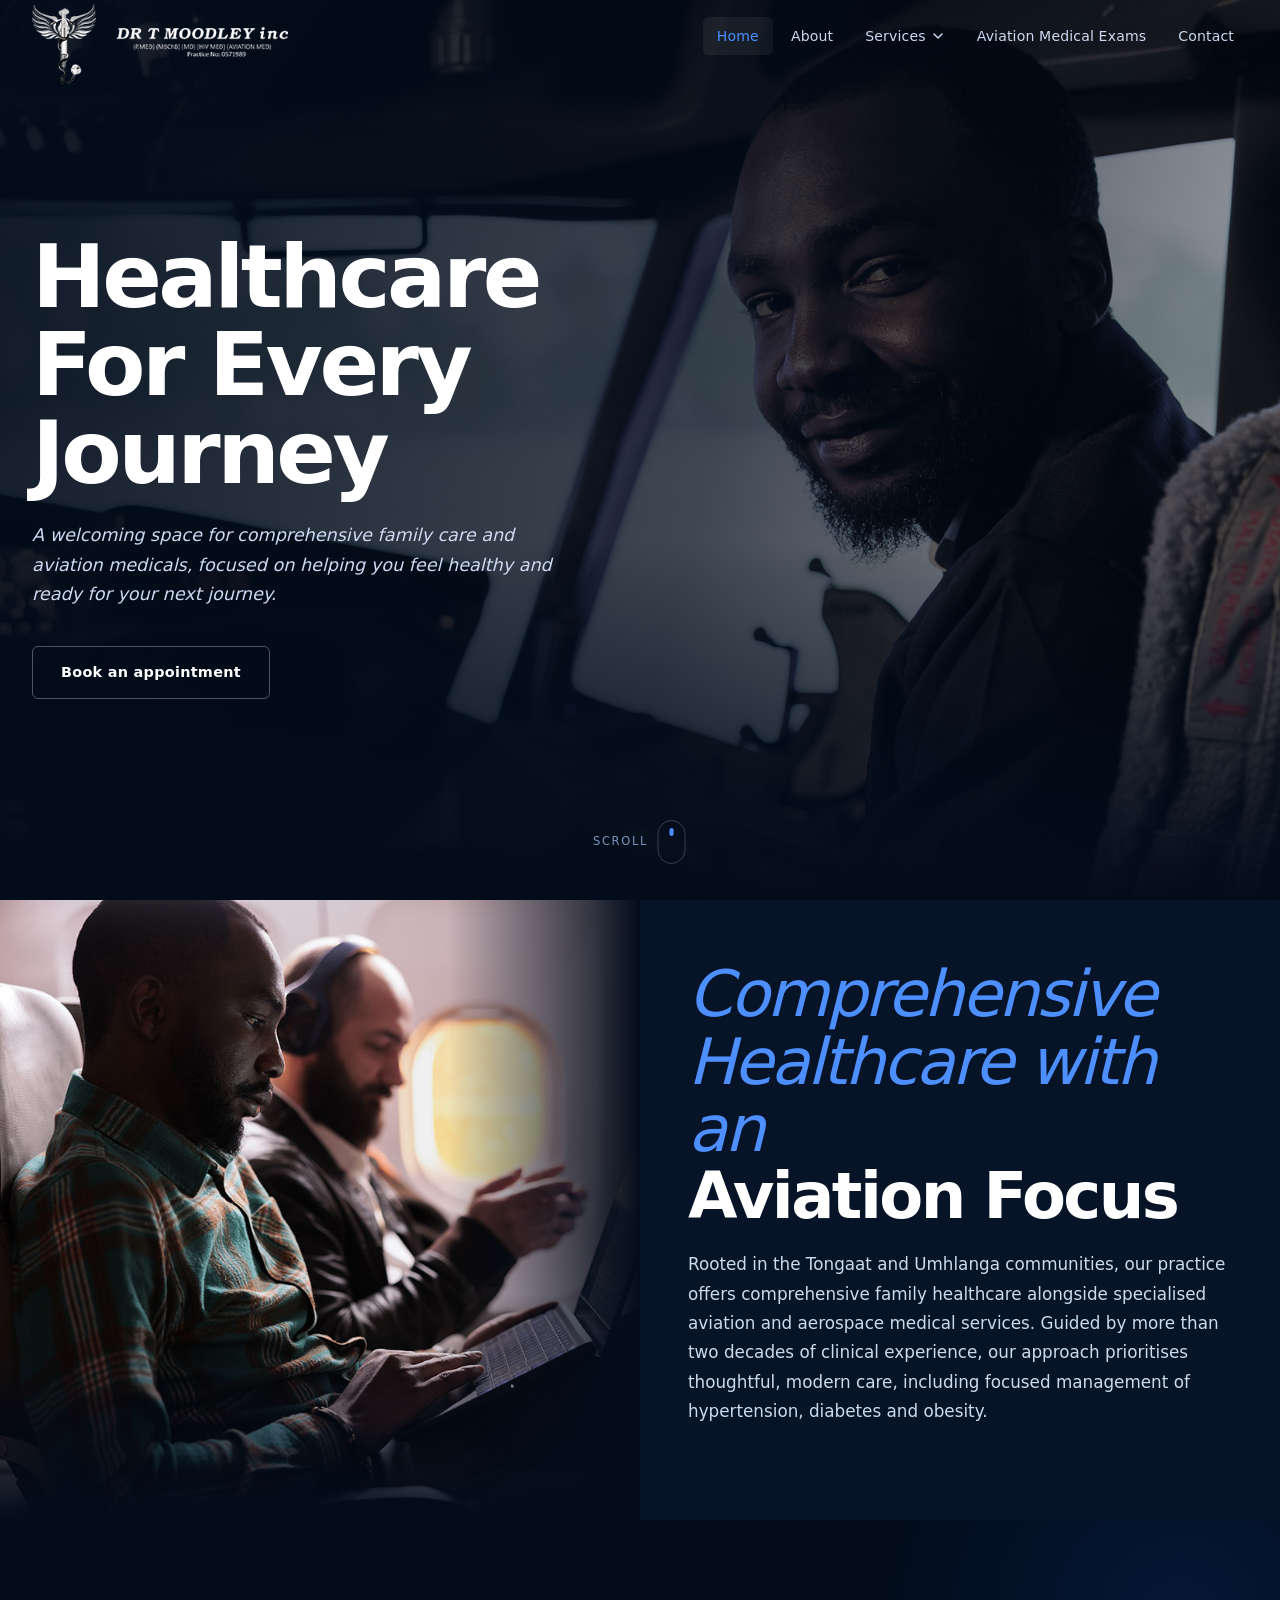
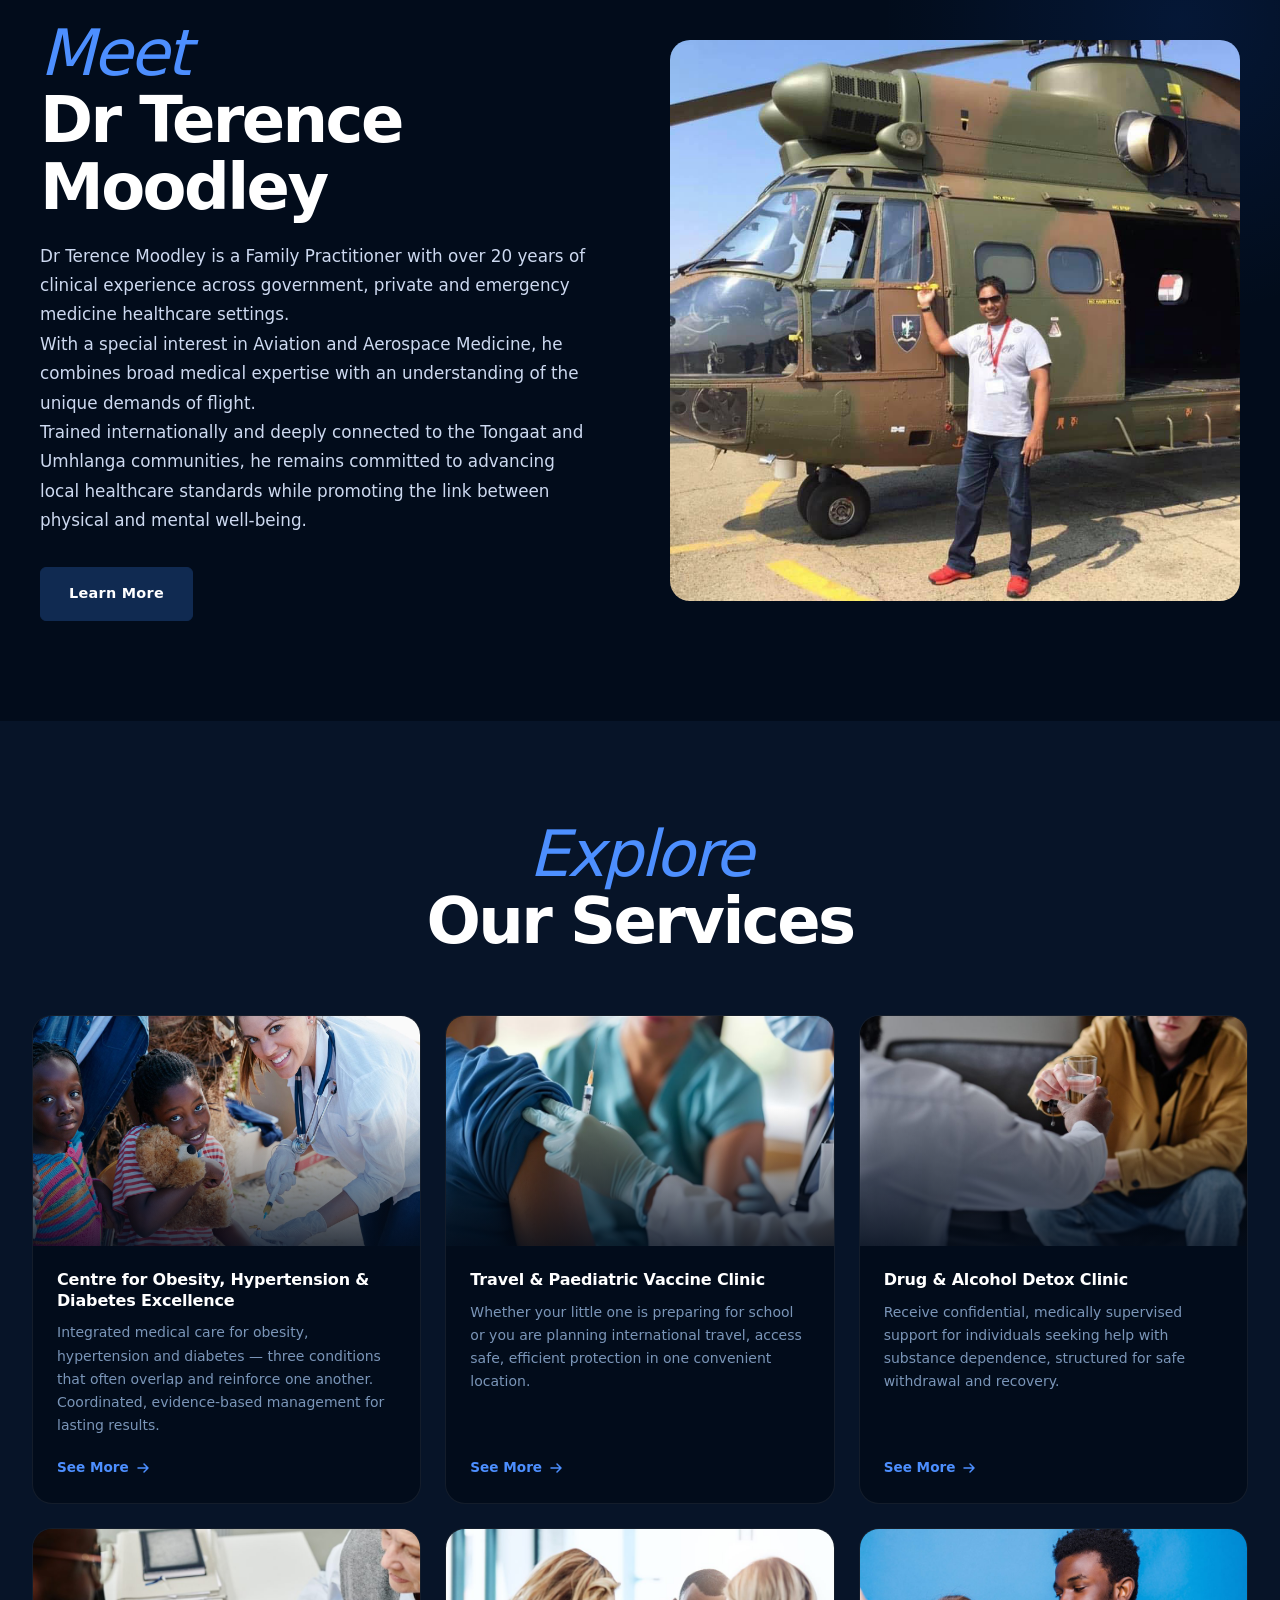
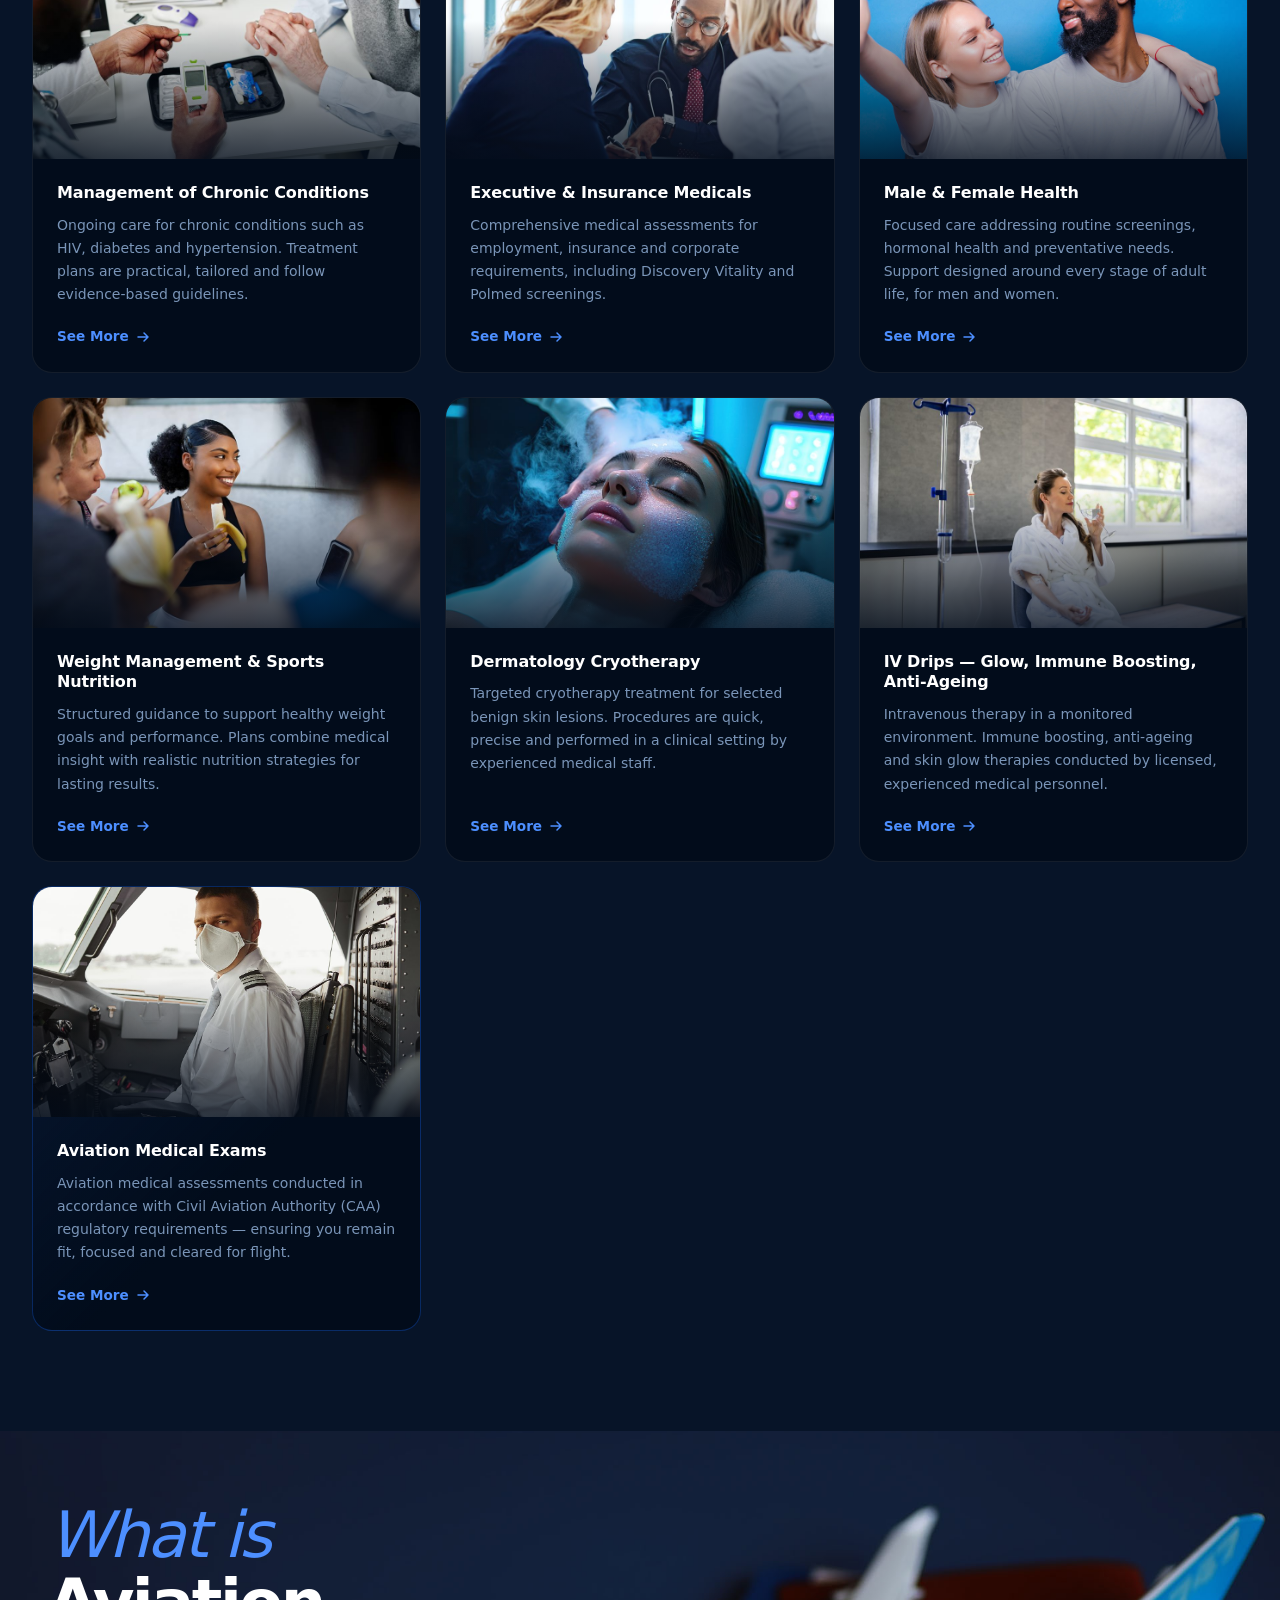
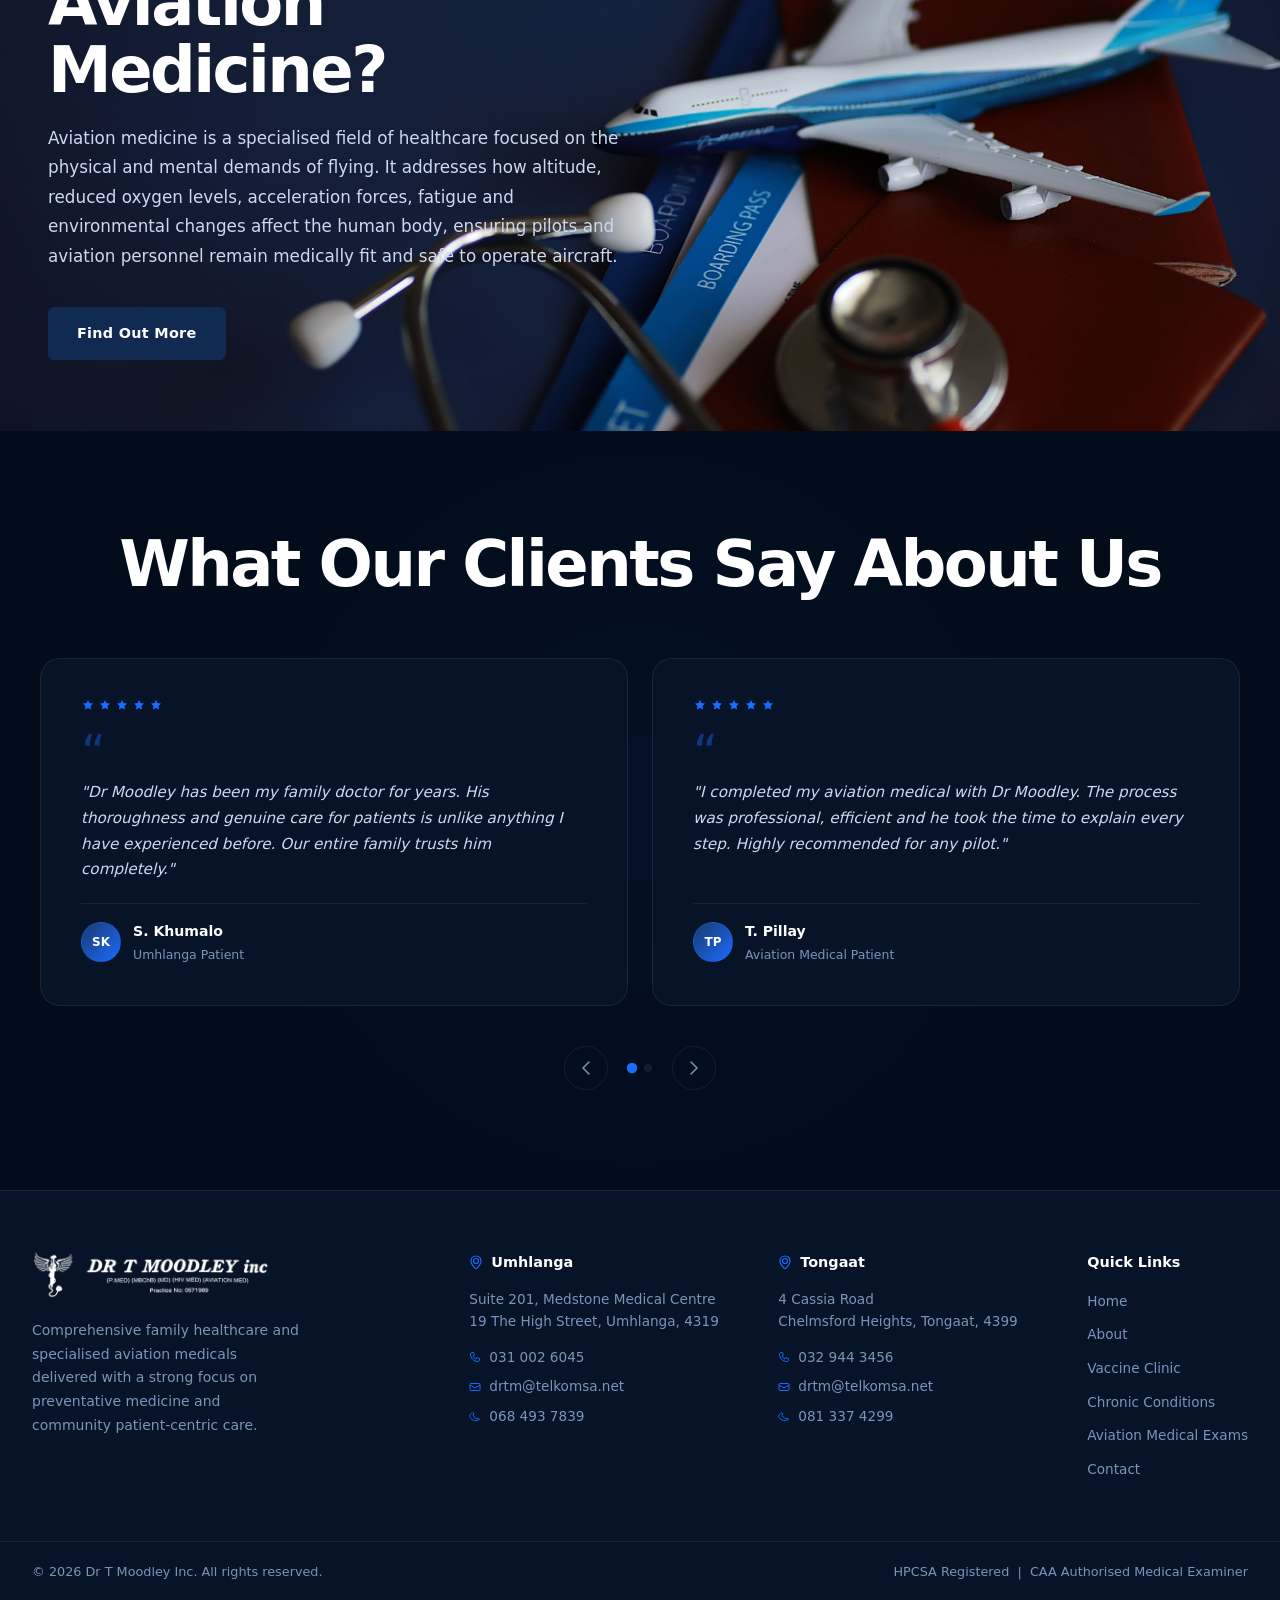
==== commit b1141a88: "Add missing obesity/hypertension/diabetes card, clean up duplicate hero buttons and redundant Read M" ====
--- a/index.html
+++ b/index.html
@@ -81,7 +81,6 @@
           <em>A welcoming space for comprehensive family care and aviation medicals, focused on helping you feel healthy and ready for your next journey.
         </em></p>
         <div class="hero__actions">
-          <a href="contact.html" class="btn btn--primary">Contact Us</a>
           <a href="contact.html" class="btn btn--ghost">Book an appointment</a>
         </div>
       </div>
@@ -109,9 +108,6 @@
       <p class="section-body">
         Rooted in the Tongaat and Umhlanga communities, our practice offers comprehensive family healthcare alongside specialised aviation and aerospace medical services. Guided by more than two decades of clinical experience, our approach prioritises thoughtful, modern care, including focused management of hypertension, diabetes and obesity.
       </p>
-      <a href="about.html" class="btn btn--primary btn--inline">
-        Read More
-      </a>
     </div>
   </section>
 
@@ -146,6 +142,21 @@
     </div>
 
     <div class="services__grid">
+
+      <article class="service-card">
+        <div class="service-card__media">
+          <img src="assets/community-healthcare.jpg" alt="Centre for Obesity, Hypertension and Diabetes Excellence" loading="lazy">
+          <div class="service-card__media-overlay"></div>
+        </div>
+        <div class="service-card__body">
+          <h3 class="service-card__title">Centre for Obesity, Hypertension &amp; Diabetes Excellence</h3>
+          <p class="service-card__text">Integrated medical care for obesity, hypertension and diabetes — three conditions that often overlap and reinforce one another. Coordinated, evidence-based management for lasting results.</p>
+          <a href="services/obesity-hypertension-diabetes.html" class="service-card__link">
+            See More
+            <svg width="16" height="16" viewBox="0 0 16 16" fill="none"><path d="M3 8h10M9 4l4 4-4 4" stroke="currentColor" stroke-width="1.5" stroke-linecap="round" stroke-linejoin="round"/></svg>
+          </a>
+        </div>
+      </article>
 
       <article class="service-card">
         <div class="service-card__media">
